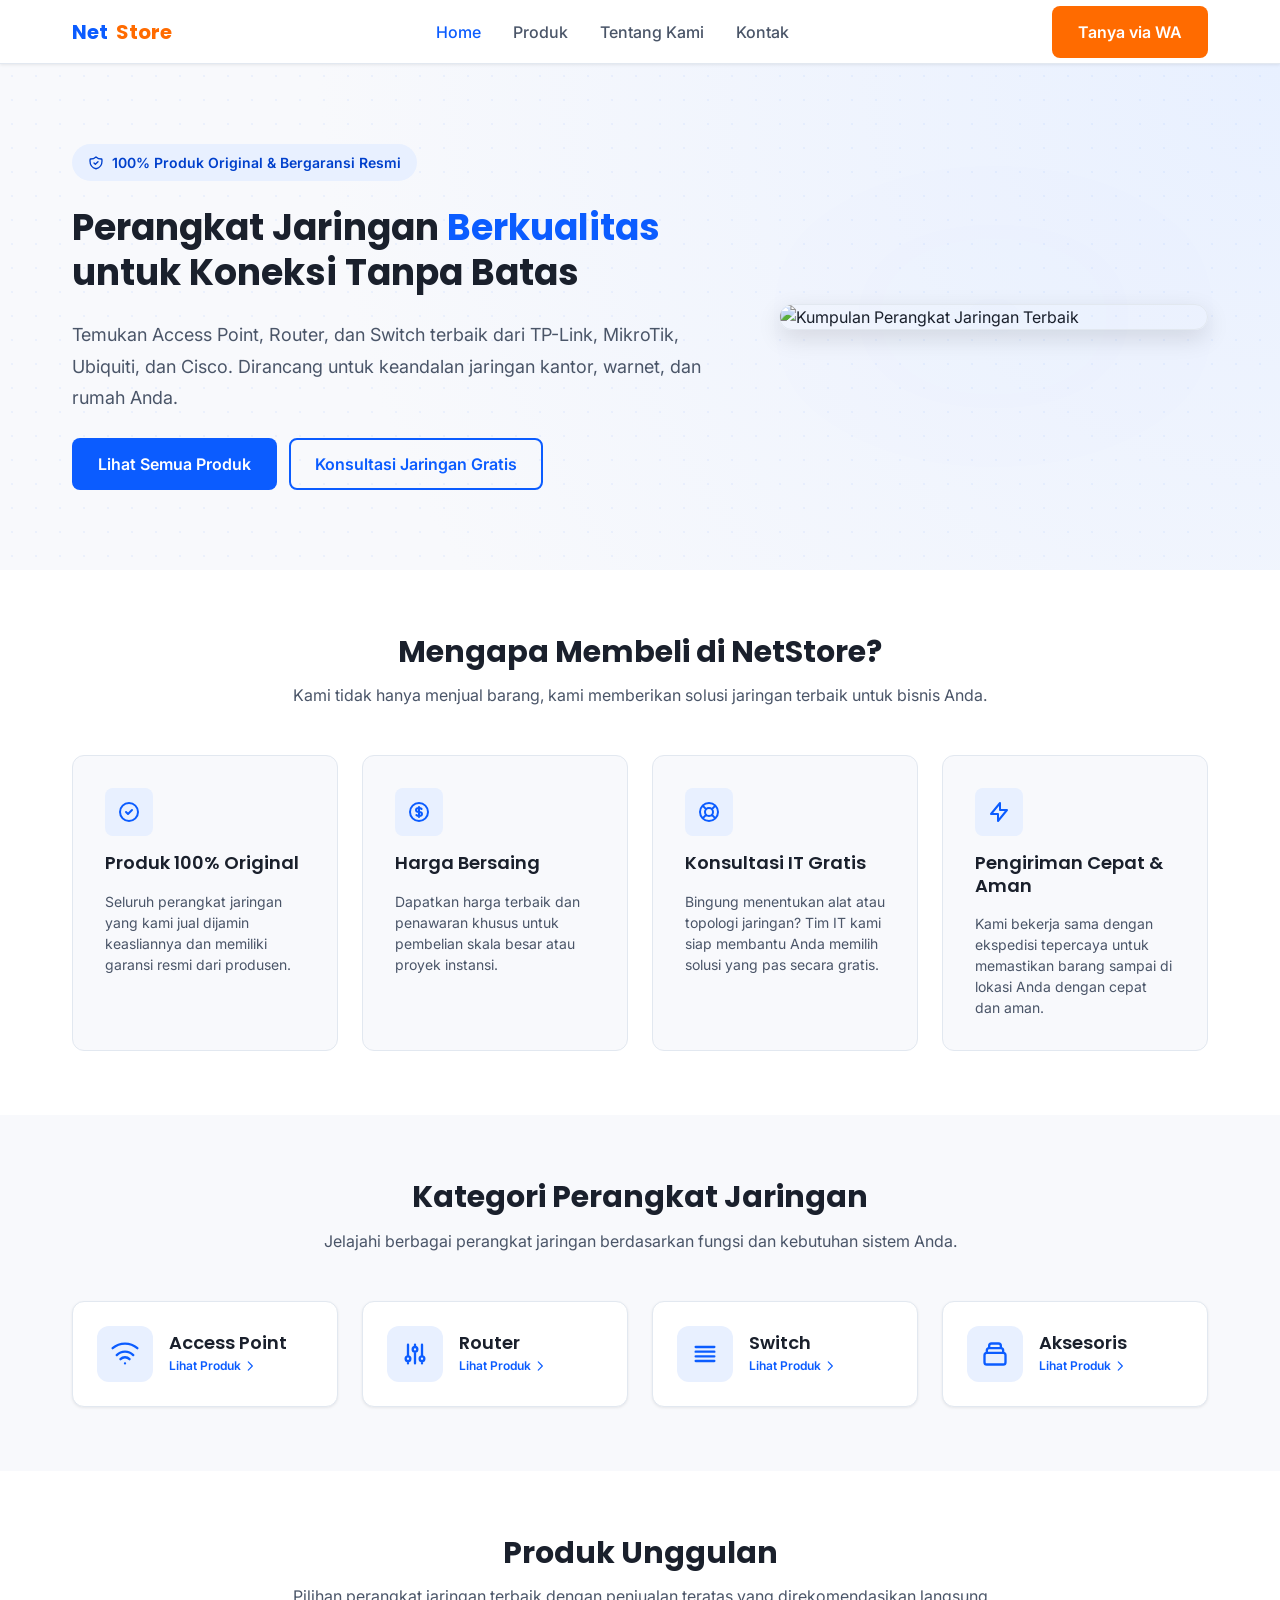
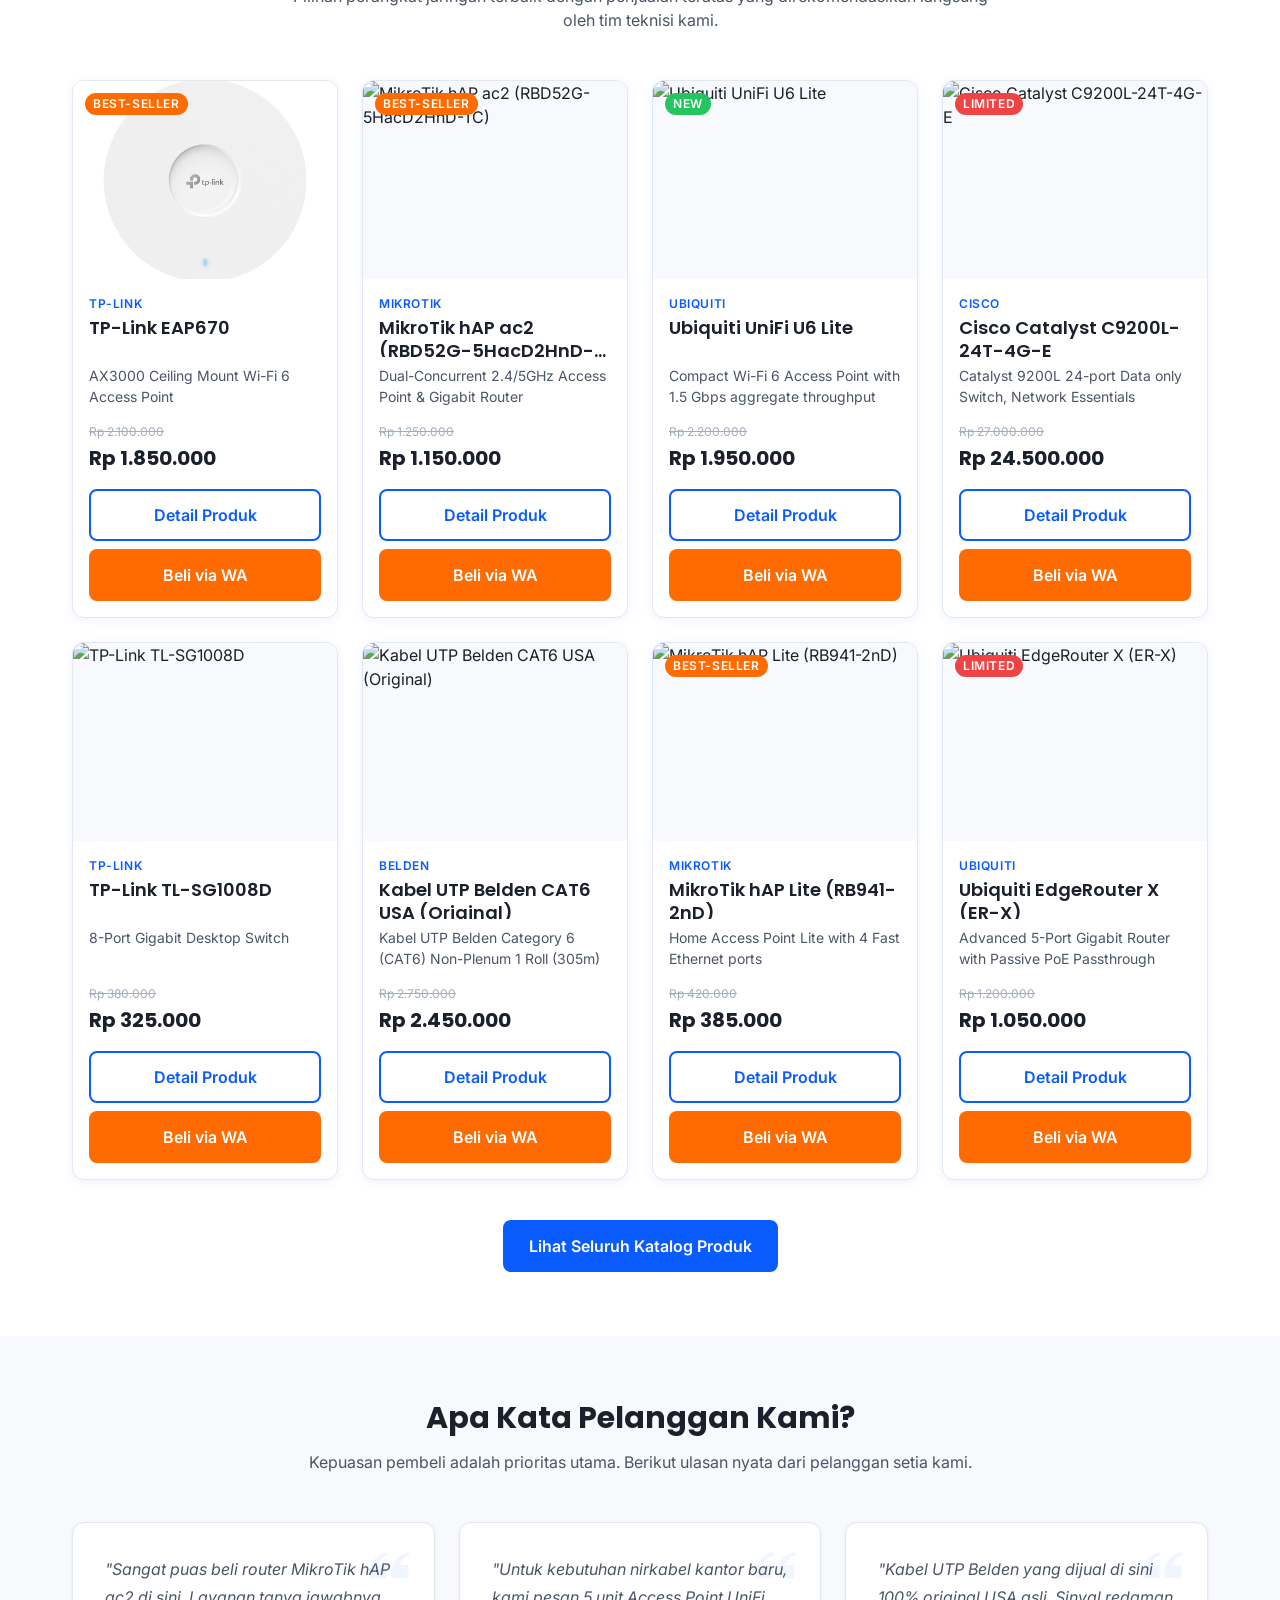
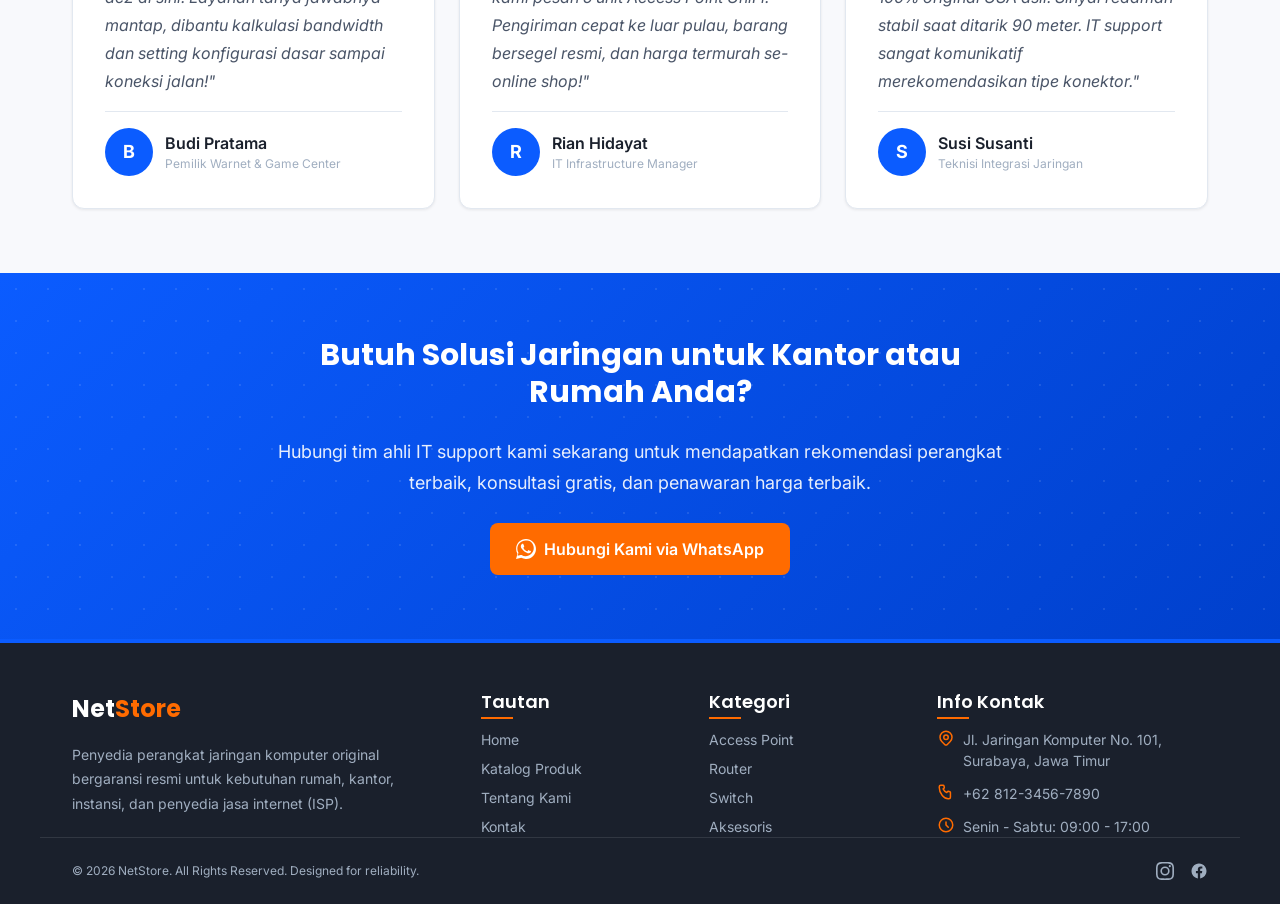
==== netstore/index.html @ cd7235e0 "ffdsdf" ====
<!DOCTYPE html>
<html lang="id">
<head>
  <meta charset="UTF-8">
  <meta name="viewport" content="width=device-width, initial-scale=1.0">
  
  <!-- SEO Meta Tags -->
  <title>NetStore | Solusi Perangkat Jaringan Terbaik & Berkualitas</title>
  <meta name="description" content="NetStore menyediakan perangkat jaringan berkualitas tinggi mulai dari Access Point, Router, Switch, dan aksesoris jaringan dari brand TP-Link, MikroTik, Ubiquiti, Cisco dengan garansi resmi.">
  <meta name="keywords" content="toko jaringan, access point wifi 6, router mikrotik, switch cisco, kabel belden cat6, netstore">
  
  <!-- Open Graph / Facebook -->
  <meta property="og:type" content="website">
  <meta property="og:url" content="https://netstore.co.id/">
  <meta property="og:title" content="NetStore | Solusi Perangkat Jaringan Terbaik & Berkualitas">
  <meta property="og:description" content="NetStore menyediakan perangkat jaringan berkualitas tinggi mulai dari Access Point, Router, Switch, dan aksesoris jaringan dari brand terpercaya dengan garansi resmi.">
  <meta property="og:image" content="https://placehold.co/1200x630?text=NetStore+Jaringan+Terpercaya">

  <!-- Style Sheets -->
  <link rel="stylesheet" href="css/style.css">
  <link rel="stylesheet" href="css/pages/home.css">
</head>
<body>

  <!-- ===== HEADER & NAVBAR ===== -->
  <header>
    <nav class="navbar" aria-label="Navigasi Utama">
      <div class="container navbar-container">
        <!-- Logo -->
        <a href="index.html" class="navbar-logo" id="nav-logo">
          Net<span>Store</span>
        </a>

        <!-- Desktop Menu -->
        <div class="navbar-menu" id="nav-menu-desktop">
          <a href="index.html" class="navbar-link active">Home</a>
          <a href="products.html" class="navbar-link">Produk</a>
          <a href="about.html" class="navbar-link">Tentang Kami</a>
          <a href="contact.html" class="navbar-link">Kontak</a>
        </div>

        <!-- Actions -->
        <div class="navbar-actions">
          <button class="btn btn-accent btn-sm" id="nav-btn-wa" onclick="openWhatsAppGeneral()">
            Tanya via WA
          </button>
          <!-- Hamburger Toggle -->
          <button class="navbar-toggle" id="nav-toggle-btn" aria-expanded="false" aria-controls="nav-menu-mobile" aria-label="Buka Menu Mobile">
            <span></span>
            <span></span>
            <span></span>
          </button>
        </div>
      </div>
    </nav>

    <!-- Mobile Dropdown Menu -->
    <div class="navbar-menu-mobile" id="nav-menu-mobile" aria-hidden="true">
      <a href="index.html" class="navbar-link active">Home</a>
      <a href="products.html" class="navbar-link">Produk</a>
      <a href="about.html" class="navbar-link">Tentang Kami</a>
      <a href="contact.html" class="navbar-link">Kontak</a>
      <button class="btn btn-accent" id="nav-mobile-btn-wa" onclick="openWhatsAppGeneral()" style="margin-top: var(--space-4);">
        Tanya via WA
      </button>
    </div>
  </header>

  <!-- ===== MAIN CONTENT ===== -->
  <main>
    
    <!-- 1. HERO SECTION -->
    <section class="hero" aria-label="Pengenalan NetStore">
      <div class="container hero-grid">
        <div class="hero-content">
          <div class="hero-tag">
            <svg xmlns="http://www.w3.org/2000/svg" width="16" height="16" fill="none" viewBox="0 0 24 24" stroke="currentColor" stroke-width="2">
              <path stroke-linecap="round" stroke-linejoin="round" d="M9 12l2 2 4-4m5.618-4.016A11.955 11.955 0 0112 2.944a11.955 11.955 0 01-8.618 3.04A12.02 12.02 0 003 9c0 5.591 3.824 10.29 9 11.622 5.176-1.332 9-6.03 9-11.622 0-1.042-.133-2.052-.382-3.016z" />
            </svg>
            100% Produk Original & Bergaransi Resmi
          </div>
          <h1 class="hero-title">Perangkat Jaringan <span>Berkualitas</span> untuk Koneksi Tanpa Batas</h1>
          <p class="hero-subtitle">Temukan Access Point, Router, dan Switch terbaik dari TP-Link, MikroTik, Ubiquiti, dan Cisco. Dirancang untuk keandalan jaringan kantor, warnet, dan rumah Anda.</p>
          <div class="hero-actions">
            <a href="products.html" class="btn btn-primary" id="hero-btn-products">Lihat Semua Produk</a>
            <button class="btn btn-outline" id="hero-btn-consult" onclick="openWhatsAppGeneral()">Konsultasi Jaringan Gratis</button>
          </div>
        </div>
        <div class="hero-image-wrap">
          <div class="hero-image-bg"></div>
          <!-- TODO: ganti dengan foto asli produk -->
          <img src="https://placehold.co/600x450/0b5cff/ffffff?text=NetStore+Devices" alt="Kumpulan Perangkat Jaringan Terbaik" class="hero-img" id="hero-main-img">
        </div>
      </div>
    </section>

    <!-- 2. SECTION KEUNGGULAN -->
    <section class="advantages" aria-label="Keunggulan Layanan Kami">
      <div class="container">
        <div class="section-header">
          <h2 class="section-title h2">Mengapa Membeli di NetStore?</h2>
          <p class="section-subtitle">Kami tidak hanya menjual barang, kami memberikan solusi jaringan terbaik untuk bisnis Anda.</p>
        </div>
        <div class="advantages-grid">
          <!-- Card 1 -->
          <div class="advantage-card">
            <div class="advantage-icon">
              <svg xmlns="http://www.w3.org/2000/svg" fill="none" viewBox="0 0 24 24" stroke="currentColor" stroke-width="2">
                <path stroke-linecap="round" stroke-linejoin="round" d="M9 12l2 2 4-4m6 2a9 9 0 11-18 0 9 9 0 0118 0z" />
              </svg>
            </div>
            <h3 class="advantage-title">Produk 100% Original</h3>
            <p class="advantage-desc">Seluruh perangkat jaringan yang kami jual dijamin keasliannya dan memiliki garansi resmi dari produsen.</p>
          </div>
          <!-- Card 2 -->
          <div class="advantage-card">
            <div class="advantage-icon">
              <svg xmlns="http://www.w3.org/2000/svg" fill="none" viewBox="0 0 24 24" stroke="currentColor" stroke-width="2">
                <path stroke-linecap="round" stroke-linejoin="round" d="M12 8c-1.657 0-3 .895-3 2s1.343 2 3 2 3 .895 3 2-1.343 2-3 2m0-8c1.11 0 2.08.402 2.599 1M12 8V7m0 1v8m0 0v1m0-1c-1.11 0-2.08-.402-2.599-1M21 12a9 9 0 11-18 0 9 9 0 0118 0z" />
              </svg>
            </div>
            <h3 class="advantage-title">Harga Bersaing</h3>
            <p class="advantage-desc">Dapatkan harga terbaik dan penawaran khusus untuk pembelian skala besar atau proyek instansi.</p>
          </div>
          <!-- Card 3 -->
          <div class="advantage-card">
            <div class="advantage-icon">
              <svg xmlns="http://www.w3.org/2000/svg" fill="none" viewBox="0 0 24 24" stroke="currentColor" stroke-width="2">
                <path stroke-linecap="round" stroke-linejoin="round" d="M18.364 5.636l-3.536 3.536m0 5.656l3.536 3.536M9.172 9.172L5.636 5.636m3.536 9.192l-3.536 3.536M21 12a9 9 0 11-18 0 9 9 0 0118 0zm-5 0a4 4 0 11-8 0 4 4 0 018 0z" />
              </svg>
            </div>
            <h3 class="advantage-title">Konsultasi IT Gratis</h3>
            <p class="advantage-desc">Bingung menentukan alat atau topologi jaringan? Tim IT kami siap membantu Anda memilih solusi yang pas secara gratis.</p>
          </div>
          <!-- Card 4 -->
          <div class="advantage-card">
            <div class="advantage-icon">
              <svg xmlns="http://www.w3.org/2000/svg" fill="none" viewBox="0 0 24 24" stroke="currentColor" stroke-width="2">
                <path stroke-linecap="round" stroke-linejoin="round" d="M13 10V3L4 14h7v7l9-11h-7z" />
              </svg>
            </div>
            <h3 class="advantage-title">Pengiriman Cepat & Aman</h3>
            <p class="advantage-desc">Kami bekerja sama dengan ekspedisi tepercaya untuk memastikan barang sampai di lokasi Anda dengan cepat dan aman.</p>
          </div>
        </div>
      </div>
    </section>

    <!-- 3. SECTION KATEGORI PRODUK -->
    <section class="categories" aria-label="Kategori Perangkat Jaringan">
      <div class="container">
        <div class="section-header">
          <h2 class="section-title h2">Kategori Perangkat Jaringan</h2>
          <p class="section-subtitle">Jelajahi berbagai perangkat jaringan berdasarkan fungsi dan kebutuhan sistem Anda.</p>
        </div>
        <div class="categories-grid">
          <!-- Kategori 1: Access Point -->
          <a href="products.html?category=access-point" class="category-card" id="cat-access-point">
            <div class="category-icon">
              <svg xmlns="http://www.w3.org/2000/svg" fill="none" viewBox="0 0 24 24" stroke="currentColor" stroke-width="2">
                <path stroke-linecap="round" stroke-linejoin="round" d="M8.111 16.404a5.5 5.5 0 017.778 0M12 20h.01m-7.08-7.071a9.9 9.9 0 0114.14 0M1.414 7.05a16.254 16.254 0 0121.172 0" />
              </svg>
            </div>
            <div class="category-info">
              <h3 class="category-title">Access Point</h3>
              <span class="category-link">
                Lihat Produk
                <svg xmlns="http://www.w3.org/2000/svg" fill="none" viewBox="0 0 24 24" stroke="currentColor" stroke-width="2">
                  <path stroke-linecap="round" stroke-linejoin="round" d="M9 5l7 7-7 7" />
                </svg>
              </span>
            </div>
          </a>
          <!-- Kategori 2: Router -->
          <a href="products.html?category=router" class="category-card" id="cat-router">
            <div class="category-icon">
              <svg xmlns="http://www.w3.org/2000/svg" fill="none" viewBox="0 0 24 24" stroke="currentColor" stroke-width="2">
                <path stroke-linecap="round" stroke-linejoin="round" d="M12 6V4m0 2a2 2 0 100 4m0-4a2 2 0 110 4m-6 8a2 2 0 100-4m0 4a2 2 0 110-4m0 4v2m0-6V4m6 6v10m6-2a2 2 0 100-4m0 4a2 2 0 110-4m0 4v2m0-6V4" />
              </svg>
            </div>
            <div class="category-info">
              <h3 class="category-title">Router</h3>
              <span class="category-link">
                Lihat Produk
                <svg xmlns="http://www.w3.org/2000/svg" fill="none" viewBox="0 0 24 24" stroke="currentColor" stroke-width="2">
                  <path stroke-linecap="round" stroke-linejoin="round" d="M9 5l7 7-7 7" />
                </svg>
              </span>
            </div>
          </a>
          <!-- Kategori 3: Switch -->
          <a href="products.html?category=switch" class="category-card" id="cat-switch">
            <div class="category-icon">
              <svg xmlns="http://www.w3.org/2000/svg" fill="none" viewBox="0 0 24 24" stroke="currentColor" stroke-width="2">
                <path stroke-linecap="round" stroke-linejoin="round" d="M4 6h16M4 10h16M4 14h16M4 18h16" />
              </svg>
            </div>
            <div class="category-info">
              <h3 class="category-title">Switch</h3>
              <span class="category-link">
                Lihat Produk
                <svg xmlns="http://www.w3.org/2000/svg" fill="none" viewBox="0 0 24 24" stroke="currentColor" stroke-width="2">
                  <path stroke-linecap="round" stroke-linejoin="round" d="M9 5l7 7-7 7" />
                </svg>
              </span>
            </div>
          </a>
          <!-- Kategori 4: Aksesoris -->
          <a href="products.html?category=aksesoris" class="category-card" id="cat-aksesoris">
            <div class="category-icon">
              <svg xmlns="http://www.w3.org/2000/svg" fill="none" viewBox="0 0 24 24" stroke="currentColor" stroke-width="2">
                <path stroke-linecap="round" stroke-linejoin="round" d="M19 11H5m14 0a2 2 0 012 2v6a2 2 0 01-2 2H5a2 2 0 01-2-2v-6a2 2 0 012-2m14 0V9a2 2 0 00-2-2M5 11V9a2 2 0 012-2m0 0V5a2 2 0 012-2h6a2 2 0 012 2v2M7 7h10" />
              </svg>
            </div>
            <div class="category-info">
              <h3 class="category-title">Aksesoris</h3>
              <span class="category-link">
                Lihat Produk
                <svg xmlns="http://www.w3.org/2000/svg" fill="none" viewBox="0 0 24 24" stroke="currentColor" stroke-width="2">
                  <path stroke-linecap="round" stroke-linejoin="round" d="M9 5l7 7-7 7" />
                </svg>
              </span>
            </div>
          </a>
        </div>
      </div>
    </section>

    <!-- 4. SECTION PRODUK UNGGULAN -->
    <section class="featured" aria-label="Produk Unggulan Kami">
      <div class="container">
        <div class="section-header">
          <h2 class="section-title h2">Produk Unggulan</h2>
          <p class="section-subtitle">Pilihan perangkat jaringan terbaik dengan penjualan teratas yang direkomendasikan langsung oleh tim teknisi kami.</p>
        </div>
        
        <!-- Grid produk dirender secara dinamis oleh script JS -->
        <div class="products-grid" id="featured-products-grid">
          <!-- TODO: ganti dengan foto asli produk di kartu produk -->
        </div>

        <div class="featured-actions">
          <a href="products.html" class="btn btn-primary" id="featured-btn-view-all">Lihat Seluruh Katalog Produk</a>
        </div>
      </div>
    </section>

    <!-- 5. SECTION TESTIMONI -->
    <section class="testimonials" aria-label="Ulasan Pelanggan">
      <div class="container">
        <div class="section-header">
          <h2 class="section-title h2">Apa Kata Pelanggan Kami?</h2>
          <p class="section-subtitle">Kepuasan pembeli adalah prioritas utama. Berikut ulasan nyata dari pelanggan setia kami.</p>
        </div>
        <div class="testimonials-grid">
          <!-- Testimoni 1 -->
          <div class="testimonial-card">
            <svg class="testimonial-quote-icon" xmlns="http://www.w3.org/2000/svg" viewBox="0 0 24 24" fill="currentColor">
              <path d="M13 14.725c0-5.141 3.892-10.519 10-11.725l.996 1.968c-3.422.812-5.996 3.197-5.996 5.856h5v7.901h-10v-4zm-13 0c0-5.141 3.892-10.519 10-11.725l.996 1.968c-3.422.812-5.996 3.197-5.996 5.856h5v7.901h-10v-4z"/>
            </svg>
            <p class="testimonial-quote">"Sangat puas beli router MikroTik hAP ac2 di sini. Layanan tanya jawabnya mantap, dibantu kalkulasi bandwidth dan setting konfigurasi dasar sampai koneksi jalan!"</p>
            <div class="testimonial-author">
              <div class="testimonial-avatar">B</div>
              <div class="testimonial-info">
                <span class="testimonial-name">Budi Pratama</span>
                <span class="testimonial-role">Pemilik Warnet & Game Center</span>
              </div>
            </div>
          </div>
          <!-- Testimoni 2 -->
          <div class="testimonial-card">
            <svg class="testimonial-quote-icon" xmlns="http://www.w3.org/2000/svg" viewBox="0 0 24 24" fill="currentColor">
              <path d="M13 14.725c0-5.141 3.892-10.519 10-11.725l.996 1.968c-3.422.812-5.996 3.197-5.996 5.856h5v7.901h-10v-4zm-13 0c0-5.141 3.892-10.519 10-11.725l.996 1.968c-3.422.812-5.996 3.197-5.996 5.856h5v7.901h-10v-4z"/>
            </svg>
            <p class="testimonial-quote">"Untuk kebutuhan nirkabel kantor baru, kami pesan 5 unit Access Point UniFi. Pengiriman cepat ke luar pulau, barang bersegel resmi, dan harga termurah se-online shop!"</p>
            <div class="testimonial-author">
              <div class="testimonial-avatar">R</div>
              <div class="testimonial-info">
                <span class="testimonial-name">Rian Hidayat</span>
                <span class="testimonial-role">IT Infrastructure Manager</span>
              </div>
            </div>
          </div>
          <!-- Testimoni 3 -->
          <div class="testimonial-card">
            <svg class="testimonial-quote-icon" xmlns="http://www.w3.org/2000/svg" viewBox="0 0 24 24" fill="currentColor">
              <path d="M13 14.725c0-5.141 3.892-10.519 10-11.725l.996 1.968c-3.422.812-5.996 3.197-5.996 5.856h5v7.901h-10v-4zm-13 0c0-5.141 3.892-10.519 10-11.725l.996 1.968c-3.422.812-5.996 3.197-5.996 5.856h5v7.901h-10v-4z"/>
            </svg>
            <p class="testimonial-quote">"Kabel UTP Belden yang dijual di sini 100% original USA asli. Sinyal redaman stabil saat ditarik 90 meter. IT support sangat komunikatif merekomendasikan tipe konektor."</p>
            <div class="testimonial-author">
              <div class="testimonial-avatar">S</div>
              <div class="testimonial-info">
                <span class="testimonial-name">Susi Susanti</span>
                <span class="testimonial-role">Teknisi Integrasi Jaringan</span>
              </div>
            </div>
          </div>
        </div>
      </div>
    </section>

    <!-- 6. CTA SECTION BAWAH -->
    <section class="cta-home" aria-label="Hubungi Kami Sekarang">
      <div class="container cta-container">
        <h2 class="cta-title">Butuh Solusi Jaringan untuk Kantor atau Rumah Anda?</h2>
        <p class="cta-desc">Hubungi tim ahli IT support kami sekarang untuk mendapatkan rekomendasi perangkat terbaik, konsultasi gratis, dan penawaran harga terbaik.</p>
        <button class="btn btn-accent" id="cta-btn-wa" onclick="openWhatsAppGeneral()">
          <svg xmlns="http://www.w3.org/2000/svg" width="20" height="20" fill="currentColor" viewBox="0 0 24 24" style="margin-right: var(--space-2); display: inline-block; vertical-align: middle;">
            <path d="M.057 24l1.687-6.163c-1.041-1.804-1.588-3.849-1.587-5.946C.06 5.348 5.397.01 12.008.01c3.202.001 6.212 1.246 8.477 3.514 2.266 2.268 3.507 5.28 3.505 8.484-.004 6.657-5.34 11.997-11.953 11.997-2.005-.001-3.973-.502-5.724-1.457L0 24zm6.59-4.846c1.6.95 3.197 1.451 4.803 1.452 5.432 0 9.851-4.417 9.855-9.848.002-2.63-1.02-5.101-2.877-6.958C16.568 1.944 14.09 1.92 11.467 1.92 6.037 1.92 1.619 6.337 1.615 11.769c0 1.623.456 3.21 1.32 4.625l-.995 3.635 3.707-.975zM17.486 14.4c-.3-.15-1.774-.875-2.049-.976-.276-.1-.476-.15-.676.15-.2.3-.775.976-.95 1.176-.175.2-.35.225-.65.075-.3-.15-1.267-.467-2.413-1.49-1.01-1.025-1.6-2.288-1.8-2.588-.2-.3-.022-.462.127-.61.135-.135.3-.35.45-.525.15-.175.2-.3.3-.5.1-.2.05-.375-.025-.525-.075-.15-.676-1.628-.926-2.228-.244-.588-.491-.508-.676-.518-.174-.01-.374-.012-.574-.012-.2 0-.525.075-.8.375-.275.3-1.05 1.025-1.05 2.5s1.075 2.9 1.225 3.1c.15.2 2.11 3.224 5.112 4.525.714.31 1.272.495 1.708.634.717.228 1.37.195 1.887.118.577-.087 1.774-.725 2.024-1.425.25-.7.25-1.3 0-1.425-.075-.125-.275-.2-.575-.35z"/>
          </svg>
          Hubungi Kami via WhatsApp
        </button>
      </div>
    </section>

  </main>

  <!-- ===== FOOTER ===== -->
  <footer class="footer">
    <div class="container footer-grid">
      <!-- Info Column -->
      <div class="footer-col-info">
        <span class="footer-logo">Net<span>Store</span></span>
        <p class="footer-desc">Penyedia perangkat jaringan komputer original bergaransi resmi untuk kebutuhan rumah, kantor, instansi, dan penyedia jasa internet (ISP).</p>
      </div>
      <!-- Links Column -->
      <div>
        <h3 class="footer-col-title">Tautan</h3>
        <div class="footer-links">
          <a href="index.html" class="footer-link">Home</a>
          <a href="products.html" class="footer-link">Katalog Produk</a>
          <a href="about.html" class="footer-link">Tentang Kami</a>
          <a href="contact.html" class="footer-link">Kontak</a>
        </div>
      </div>
      <!-- Categories Column -->
      <div>
        <h3 class="footer-col-title">Kategori</h3>
        <div class="footer-links">
          <a href="products.html?category=access-point" class="footer-link">Access Point</a>
          <a href="products.html?category=router" class="footer-link">Router</a>
          <a href="products.html?category=switch" class="footer-link">Switch</a>
          <a href="products.html?category=aksesoris" class="footer-link">Aksesoris</a>
        </div>
      </div>
      <!-- Contact Column -->
      <div>
        <h3 class="footer-col-title">Info Kontak</h3>
        <div class="footer-contact">
          <div class="footer-contact-item">
            <svg xmlns="http://www.w3.org/2000/svg" fill="none" viewBox="0 0 24 24" stroke="currentColor">
              <path stroke-linecap="round" stroke-linejoin="round" stroke-width="2" d="M17.657 16.657L13.414 20.9a1.998 1.998 0 01-2.827 0l-4.244-4.243a8 8 0 1111.314 0z" />
              <path stroke-linecap="round" stroke-linejoin="round" stroke-width="2" d="M15 11a3 3 0 11-6 0 3 3 0 016 0z" />
            </svg>
            <span>Jl. Jaringan Komputer No. 101, Surabaya, Jawa Timur</span>
          </div>
          <div class="footer-contact-item">
            <svg xmlns="http://www.w3.org/2000/svg" fill="none" viewBox="0 0 24 24" stroke="currentColor">
              <path stroke-linecap="round" stroke-linejoin="round" stroke-width="2" d="M3 5a2 2 0 012-2h3.28a1 1 0 01.94.725l.548 2.2a1 1 0 01-.321.988l-1.305.98a10.582 10.582 0 004.872 4.872l.98-1.305a1 1 0 01.988-.321l2.2.548a1 1 0 01.725.94V19a2 2 0 01-2 2h-1C9.716 21 3 14.284 3 6V5z" />
            </svg>
            <span>+62 812-3456-7890</span>
          </div>
          <div class="footer-contact-item">
            <svg xmlns="http://www.w3.org/2000/svg" fill="none" viewBox="0 0 24 24" stroke="currentColor">
              <path stroke-linecap="round" stroke-linejoin="round" stroke-width="2" d="M12 8v4l3 3m6-3a9 9 0 11-18 0 9 9 0 0118 0z" />
            </svg>
            <span>Senin - Sabtu: 09:00 - 17:00</span>
          </div>
        </div>
      </div>
    </div>
    <!-- Bottom Bar -->
    <div class="container footer-bottom">
      <p class="footer-copy">&copy; 2026 NetStore. All Rights Reserved. Designed for reliability.</p>
      <div class="footer-socials">
        <!-- Instagram -->
        <a href="https://instagram.com" target="_blank" rel="noopener noreferrer" class="footer-social-link" aria-label="Kunjungi Instagram NetStore">
          <svg xmlns="http://www.w3.org/2000/svg" width="18" height="18" fill="currentColor" viewBox="0 0 24 24">
            <path d="M12 2.163c3.204 0 3.584.012 4.85.07 3.252.148 4.771 1.691 4.919 4.919.058 1.265.069 1.645.069 4.849 0 3.205-.012 3.584-.069 4.849-.149 3.225-1.664 4.771-4.919 4.919-1.266.058-1.644.07-4.85.07-3.204 0-3.584-.012-4.849-.07-3.26-.149-4.771-1.699-4.919-4.92-.058-1.265-.07-1.644-.07-4.849 0-3.204.013-3.583.07-4.849.149-3.227 1.664-4.771 4.919-4.919 1.266-.057 1.645-.069 4.849-.069zM12 0C8.741 0 8.333.014 7.053.072 2.695.272.273 2.69.073 7.051.014 8.333 0 8.741 0 12c0 3.259.014 3.668.072 4.948.2 4.358 2.618 6.78 6.98 6.98C8.333 23.986 8.741 24 12 24c3.259 0 3.668-.014 4.948-.072 4.354-.2 6.782-2.618 6.979-6.98.059-1.28.073-1.689.073-4.948 0-3.259-.014-3.667-.072-4.947-.196-4.354-2.617-6.78-6.979-6.98C15.668.014 15.259 0 12 0zm0 5.838a6.162 6.162 0 100 12.324 6.162 6.162 0 000-12.324zM12 16a4 4 0 110-8 4 4 0 010 8zm6.406-11.845a1.44 1.44 0 100 2.881 1.44 1.44 0 000-2.881z"/>
          </svg>
        </a>
        <!-- Facebook -->
        <a href="https://facebook.com" target="_blank" rel="noopener noreferrer" class="footer-social-link" aria-label="Kunjungi Facebook NetStore">
          <svg xmlns="http://www.w3.org/2000/svg" width="18" height="18" fill="currentColor" viewBox="0 0 24 24">
            <path d="M22 12c0-5.523-4.477-10-10-10S2 6.477 2 12c0 4.991 3.657 9.128 8.438 9.878v-6.987h-2.54V12h2.54V9.797c0-2.506 1.492-3.89 3.777-3.89 1.094 0 2.238.195 2.238.195v2.46h-1.26c-1.243 0-1.63.771-1.63 1.562V12h2.773l-.443 2.89h-2.33v6.988C18.343 21.128 22 16.991 22 12z"/>
          </svg>
        </a>
      </div>
    </div>
  </footer>

  <!-- ===== SCRIPTS ===== -->
  <script src="js/data/products.js"></script>
  <script src="js/whatsapp.js"></script>
  <script src="js/main.js"></script>

  <!-- Skrip rendering halaman utama -->
  <script>
    document.addEventListener('DOMContentLoaded', () => {
      renderFeaturedProducts();
    });

    /**
     * Merender 8 produk pertama dari berkas js/data/products.js ke dalam grid produk unggulan
     */
    function renderFeaturedProducts() {
      const featuredGrid = document.getElementById('featured-products-grid');
      
      // Memastikan kontainer grid dan data produk tersedia
      if (!featuredGrid) return;
      if (typeof products === 'undefined' || !Array.isArray(products)) {
        console.error('Error: Basis data produk (products) tidak ditemukan atau bermasalah.');
        featuredGrid.innerHTML = '<p class="error-msg">Gagal memuat produk. Hubungi administrator.</p>';
        return;
      }

      // Mengambil 8 produk pertama
      const featuredProducts = products.slice(0, 8);
      
      // Mengosongkan grid jika ada sisa elemen loading
      featuredGrid.innerHTML = '';

      featuredProducts.forEach(product => {
        const card = document.createElement('article');
        card.className = 'product-card';
        
        // Mempersiapkan badge status
        let badgeHTML = '';
        if (product.badge) {
          const badgeClass = `badge-${product.badge.replace('-', '')}`;
          badgeHTML = `<span class="badge ${badgeClass} product-card-badge">${product.badge}</span>`;
        }
        
        // Mempersiapkan harga coret jika ada diskon/originalPrice
        let originalPriceHTML = '';
        if (product.originalPrice) {
          originalPriceHTML = `<span class="product-card-price-original">Rp ${product.originalPrice.toLocaleString('id-ID')}</span>`;
        }
        
        card.innerHTML = `
          ${badgeHTML}
          <div class="product-card-image-wrap">
            <!-- TODO: ganti dengan foto asli produk -->
            <img 
              src="${product.images[0]}" 
              alt="${product.name}" 
              class="product-card-image"
              loading="lazy"
              onerror="this.onerror=null; this.src='https://placehold.co/600x450?text=${encodeURIComponent(product.name)}';"
            >
          </div>
          <div class="product-card-body">
            <span class="product-card-brand">${product.brand}</span>
            <h3 class="product-card-title">${product.name}</h3>
            <p class="product-card-desc">${product.shortDesc}</p>
            <div class="product-card-price-wrap">
              ${originalPriceHTML}
              <span class="product-card-price">Rp ${product.price.toLocaleString('id-ID')}</span>
            </div>
            <div class="product-card-actions">
              <a href="product-detail.html?id=${product.id}" class="btn btn-outline" id="btn-detail-${product.id}">Detail Produk</a>
              <button class="btn btn-accent" id="btn-buy-${product.id}" onclick="openWhatsApp('${product.name}', '${product.id}')">
                Beli via WA
              </button>
            </div>
          </div>
        `;
        
        featuredGrid.appendChild(card);
      });
    }
  </script>
</body>
</html>
---- netstore/css/style.css ----
/* ===== GOOGLE FONTS ===== */
@import url('https://fonts.googleapis.com/css2?family=Inter:wght@400;500;600;700&family=Poppins:wght@400;500;600;700&display=swap');

/* ===== CSS IMPORTS ===== */
@import "reset.css";
@import "components.css";

/* ===== DESIGN SYSTEM VARIABLES ===== */
:root {
  /* Primary — Biru teknologi, warna utama brand */
  --color-primary:        #0B5CFF;
  --color-primary-dark:   #0040CC;
  --color-primary-light:  #E8F0FF;

  /* Accent — Oranye untuk CTA penting (tombol beli, WhatsApp) */
  --color-accent:         #FF6B00;
  --color-accent-dark:    #CC5500;
  --color-accent-light:   #FFF0E6;

  /* Neutral */
  --color-bg:             #F8F9FC;   /* background halaman */
  --color-surface:        #FFFFFF;   /* background card, navbar */
  --color-border:         #E2E8F0;   /* garis pembatas */

  /* Text */
  --color-text-primary:   #1A202C;   /* teks utama */
  --color-text-secondary: #4A5568;   /* teks pendukung */
  --color-text-muted:     #A0AEC0;   /* placeholder, label kecil */
  --color-text-inverse:   #FFFFFF;   /* teks di atas background gelap */

  /* Status */
  --color-success:        #22C55E;
  --color-warning:        #F59E0B;
  --color-danger:         #EF4444;

  /* Typography */
  --font-heading: 'Poppins', system-ui, sans-serif;
  --font-body:    'Inter', system-ui, sans-serif;

  /* Scale */
  --text-xs:   0.75rem;    /* 12px */
  --text-sm:   0.875rem;   /* 14px */
  --text-base: 1rem;       /* 16px */
  --text-lg:   1.125rem;   /* 18px */
  --text-xl:   1.25rem;    /* 20px */
  --text-2xl:  1.5rem;     /* 24px */
  --text-3xl:  1.875rem;   /* 30px */
  --text-4xl:  2.25rem;    /* 36px */

  /* Weight */
  --font-normal:    400;
  --font-medium:    500;
  --font-semibold:  600;
  --font-bold:      700;

  /* Line height */
  --leading-tight:  1.25;
  --leading-normal: 1.5;
  --leading-relaxed: 1.75;

  /* Spacing */
  --space-1:  0.25rem;   /* 4px */
  --space-2:  0.5rem;    /* 8px */
  --space-3:  0.75rem;   /* 12px */
  --space-4:  1rem;      /* 16px */
  --space-5:  1.25rem;   /* 20px */
  --space-6:  1.5rem;    /* 24px */
  --space-8:  2rem;      /* 32px */
  --space-10: 2.5rem;    /* 40px */
  --space-12: 3rem;      /* 48px */
  --space-16: 4rem;      /* 64px */
  --space-20: 5rem;      /* 80px */

  /* Border Radius */
  --radius-sm:   4px;
  --radius-md:   8px;
  --radius-lg:   12px;
  --radius-xl:   16px;
  --radius-full: 9999px;  /* untuk pill/badge */

  /* Shadow */
  --shadow-sm: 0 1px 3px rgba(0,0,0,0.08);
  --shadow-md: 0 4px 12px rgba(0,0,0,0.10);
  --shadow-lg: 0 8px 24px rgba(0,0,0,0.12);
  --shadow-card: 0 2px 8px rgba(11,92,255,0.08);
}

/* ===== GLOBAL BASE STYLES ===== */
html {
  scroll-behavior: smooth;
}

body {
  font-family: var(--font-body);
  font-size: var(--text-base);
  font-weight: var(--font-normal);
  line-height: var(--leading-normal);
  color: var(--color-text-primary);
  background-color: var(--color-bg);
}

/* Typography styles based on Design System rules */
h1 {
  font-family: var(--font-heading);
  font-size: var(--text-4xl);
  font-weight: var(--font-bold);
  line-height: var(--leading-tight);
}

h2 {
  font-family: var(--font-heading);
  font-size: var(--text-3xl);
  font-weight: var(--font-bold);
  line-height: var(--leading-tight);
}

h3 {
  font-family: var(--font-heading);
  font-size: var(--text-2xl);
  font-weight: var(--font-semibold);
  line-height: var(--leading-tight);
}

h4 {
  font-family: var(--font-body);
  font-size: var(--text-xl);
  font-weight: var(--font-semibold);
  line-height: var(--leading-normal);
}

/* Common Layout Containers */
.container {
  max-width: 1200px;
  margin: 0 auto;
  padding-left: var(--space-4);
  padding-right: var(--space-4);
}

@media (min-width: 768px) {
  .container {
    padding-left: var(--space-8);
    padding-right: var(--space-8);
  }
}

/* Utility styles for accessibility focus */
a:focus-visible,
button:focus-visible,
input:focus-visible,
select:focus-visible,
textarea:focus-visible {
  outline: 2px solid var(--color-primary);
  outline-offset: 2px;
}
---- netstore/css/pages/home.css ----
/* ==========================================================================
   STYLE KHUSUS HALAMAN UTAMA (INDEX.HTML)
   ========================================================================== */

/* ===== HERO SECTION ===== */
.hero {
  padding: var(--space-20) 0;
  background: radial-gradient(circle at top right, var(--color-primary-light) 0%, var(--color-bg) 70%);
  position: relative;
  overflow: hidden;
}

.hero::before {
  content: '';
  position: absolute;
  top: 0;
  left: 0;
  width: 100%;
  height: 100%;
  background-image: radial-gradient(rgba(11, 92, 255, 0.05) 1px, transparent 1px);
  background-size: 24px 24px;
  pointer-events: none;
}

.hero-grid {
  display: grid;
  grid-template-columns: 1fr;
  gap: var(--space-10);
  align-items: center;
}

.hero-content {
  display: flex;
  flex-direction: column;
  gap: var(--space-6);
  z-index: 2;
}

.hero-tag {
  display: inline-flex;
  align-items: center;
  gap: var(--space-2);
  background-color: var(--color-primary-light);
  color: var(--color-primary-dark);
  font-size: var(--text-sm);
  font-weight: var(--font-semibold);
  padding: var(--space-2) var(--space-4);
  border-radius: var(--radius-full);
  width: fit-content;
}

.hero-title {
  font-family: var(--font-heading);
  font-size: var(--text-3xl);
  font-weight: var(--font-bold);
  line-height: var(--leading-tight);
  color: var(--color-text-primary);
}

.hero-title span {
  color: var(--color-primary);
}

.hero-subtitle {
  font-size: var(--text-base);
  line-height: var(--leading-relaxed);
  color: var(--color-text-secondary);
}

.hero-actions {
  display: flex;
  flex-direction: column;
  gap: var(--space-3);
}

.hero-image-wrap {
  position: relative;
  display: flex;
  justify-content: center;
  align-items: center;
  z-index: 1;
}

.hero-image-bg {
  position: absolute;
  width: 80%;
  height: 80%;
  background: var(--color-primary);
  filter: blur(100px);
  opacity: 0.15;
  border-radius: var(--radius-full);
  z-index: -1;
}

.hero-img {
  width: 100%;
  max-width: 500px;
  height: auto;
  border-radius: var(--radius-xl);
  box-shadow: var(--shadow-lg);
  border: 1px solid var(--color-border);
}

@media (min-width: 640px) {
  .hero-actions {
    flex-direction: row;
  }
}

@media (min-width: 1024px) {
  .hero {
    padding: var(--space-20) 0;
  }
  .hero-grid {
    grid-template-columns: 1.2fr 0.8fr;
    gap: var(--space-16);
  }
  .hero-title {
    font-size: var(--text-4xl);
  }
  .hero-subtitle {
    font-size: var(--text-lg);
  }
}

/* ===== KEUNGGULAN (ADVANTAGES) SECTION ===== */
.advantages {
  padding: var(--space-16) 0;
  background-color: var(--color-surface);
}

.section-header {
  text-align: center;
  max-width: 700px;
  margin: 0 auto var(--space-12);
  display: flex;
  flex-direction: column;
  gap: var(--space-3);
}

.section-title {
  color: var(--color-text-primary);
  font-family: var(--font-heading);
  font-weight: var(--font-bold);
}

.section-subtitle {
  color: var(--color-text-secondary);
  font-size: var(--text-base);
}

.advantages-grid {
  display: grid;
  grid-template-columns: 1fr;
  gap: var(--space-6);
}

.advantage-card {
  padding: var(--space-8);
  border: 1px solid var(--color-border);
  border-radius: var(--radius-lg);
  background-color: var(--color-bg);
  transition: all 0.2s ease;
  display: flex;
  flex-direction: column;
  gap: var(--space-4);
}

.advantage-card:hover {
  transform: translateY(-4px);
  border-color: var(--color-primary-light);
  box-shadow: var(--shadow-sm);
  background-color: var(--color-surface);
}

.advantage-icon {
  width: 48px;
  height: 48px;
  background-color: var(--color-primary-light);
  color: var(--color-primary);
  border-radius: var(--radius-md);
  display: flex;
  align-items: center;
  justify-content: center;
  flex-shrink: 0;
}

.advantage-icon svg {
  width: 24px;
  height: 24px;
}

.advantage-title {
  font-family: var(--font-heading);
  font-size: var(--text-lg);
  font-weight: var(--font-semibold);
  color: var(--color-text-primary);
}

.advantage-desc {
  font-size: var(--text-sm);
  line-height: var(--leading-normal);
  color: var(--color-text-secondary);
}

@media (min-width: 640px) {
  .advantages-grid {
    grid-template-columns: repeat(2, 1fr);
  }
}

@media (min-width: 1024px) {
  .advantages-grid {
    grid-template-columns: repeat(4, 1fr);
  }
}

/* ===== KATEGORI (CATEGORIES) SECTION ===== */
.categories {
  padding: var(--space-16) 0;
  background-color: var(--color-bg);
}

.categories-grid {
  display: grid;
  grid-template-columns: 1fr;
  gap: var(--space-6);
}

.category-card {
  background-color: var(--color-surface);
  border: 1px solid var(--color-border);
  border-radius: var(--radius-lg);
  padding: var(--space-6);
  display: flex;
  align-items: center;
  gap: var(--space-4);
  transition: all 0.25s ease;
  box-shadow: var(--shadow-sm);
}

.category-card:hover {
  transform: scale(1.02);
  border-color: var(--color-primary);
  box-shadow: var(--shadow-md);
}

.category-icon {
  width: 56px;
  height: 56px;
  background-color: var(--color-primary-light);
  color: var(--color-primary);
  border-radius: var(--radius-lg);
  display: flex;
  align-items: center;
  justify-content: center;
  flex-shrink: 0;
}

.category-icon svg {
  width: 28px;
  height: 28px;
}

.category-info {
  display: flex;
  flex-direction: column;
}

.category-title {
  font-family: var(--font-heading);
  font-size: var(--text-lg);
  font-weight: var(--font-semibold);
  color: var(--color-text-primary);
}

.category-link {
  font-size: var(--text-xs);
  color: var(--color-primary);
  font-weight: var(--font-semibold);
  margin-top: 2px;
  display: flex;
  align-items: center;
  gap: 2px;
}

.category-link svg {
  width: 14px;
  height: 14px;
  transition: transform 0.2s ease;
}

.category-card:hover .category-link svg {
  transform: translateX(3px);
}

@media (min-width: 640px) {
  .categories-grid {
    grid-template-columns: repeat(2, 1fr);
  }
}

@media (min-width: 1024px) {
  .categories-grid {
    grid-template-columns: repeat(4, 1fr);
  }
}

/* ===== PRODUK UNGGULAN (FEATURED PRODUCTS) SECTION ===== */
.featured {
  padding: var(--space-16) 0;
  background-color: var(--color-surface);
}

.products-grid {
  display: grid;
  grid-template-columns: 1fr;
  gap: var(--space-6);
  margin-bottom: var(--space-10);
}

.featured-actions {
  text-align: center;
}

@media (min-width: 640px) {
  .products-grid {
    grid-template-columns: repeat(2, 1fr);
  }
}

@media (min-width: 1024px) {
  .products-grid {
    grid-template-columns: repeat(4, 1fr);
  }
}

/* ===== TESTIMONI (TESTIMONIALS) SECTION ===== */
.testimonials {
  padding: var(--space-16) 0;
  background-color: var(--color-bg);
}

.testimonials-grid {
  display: grid;
  grid-template-columns: 1fr;
  gap: var(--space-6);
}

.testimonial-card {
  background-color: var(--color-surface);
  border: 1px solid var(--color-border);
  border-radius: var(--radius-lg);
  padding: var(--space-8);
  box-shadow: var(--shadow-sm);
  display: flex;
  flex-direction: column;
  gap: var(--space-4);
  position: relative;
}

.testimonial-quote-icon {
  position: absolute;
  top: var(--space-6);
  right: var(--space-6);
  color: var(--color-primary-light);
  width: 40px;
  height: 40px;
  opacity: 0.6;
}

.testimonial-quote {
  font-size: var(--text-base);
  line-height: var(--leading-relaxed);
  color: var(--color-text-secondary);
  font-style: italic;
  z-index: 1;
}

.testimonial-author {
  display: flex;
  align-items: center;
  gap: var(--space-3);
  margin-top: auto;
  border-top: 1px solid var(--color-border);
  padding-top: var(--space-4);
}

.testimonial-avatar {
  width: 48px;
  height: 48px;
  background-color: var(--color-primary);
  color: var(--color-text-inverse);
  border-radius: var(--radius-full);
  display: flex;
  align-items: center;
  justify-content: center;
  font-weight: var(--font-bold);
  font-size: var(--text-lg);
}

.testimonial-info {
  display: flex;
  flex-direction: column;
}

.testimonial-name {
  font-weight: var(--font-semibold);
  font-size: var(--text-base);
  color: var(--color-text-primary);
}

.testimonial-role {
  font-size: var(--text-xs);
  color: var(--color-text-muted);
}

@media (min-width: 768px) {
  .testimonials-grid {
    grid-template-columns: repeat(3, 1fr);
  }
}

/* ===== CTA SECTION ===== */
.cta-home {
  padding: var(--space-16) 0;
  background: linear-gradient(135deg, var(--color-primary) 0%, var(--color-primary-dark) 100%);
  color: var(--color-text-inverse);
  text-align: center;
  position: relative;
  overflow: hidden;
}

.cta-home::before {
  content: '';
  position: absolute;
  top: 0;
  left: 0;
  width: 100%;
  height: 100%;
  background-image: radial-gradient(rgba(255, 255, 255, 0.1) 1px, transparent 1px);
  background-size: 32px 32px;
  pointer-events: none;
}

.cta-container {
  max-width: 800px;
  margin: 0 auto;
  display: flex;
  flex-direction: column;
  align-items: center;
  gap: var(--space-6);
  position: relative;
  z-index: 2;
}

.cta-title {
  font-family: var(--font-heading);
  font-size: var(--text-2xl);
  font-weight: var(--font-bold);
  line-height: var(--leading-tight);
}

.cta-desc {
  font-size: var(--text-base);
  line-height: var(--leading-relaxed);
  opacity: 0.9;
}

@media (min-width: 768px) {
  .cta-title {
    font-size: var(--text-3xl);
  }
  .cta-desc {
    font-size: var(--text-lg);
  }
}
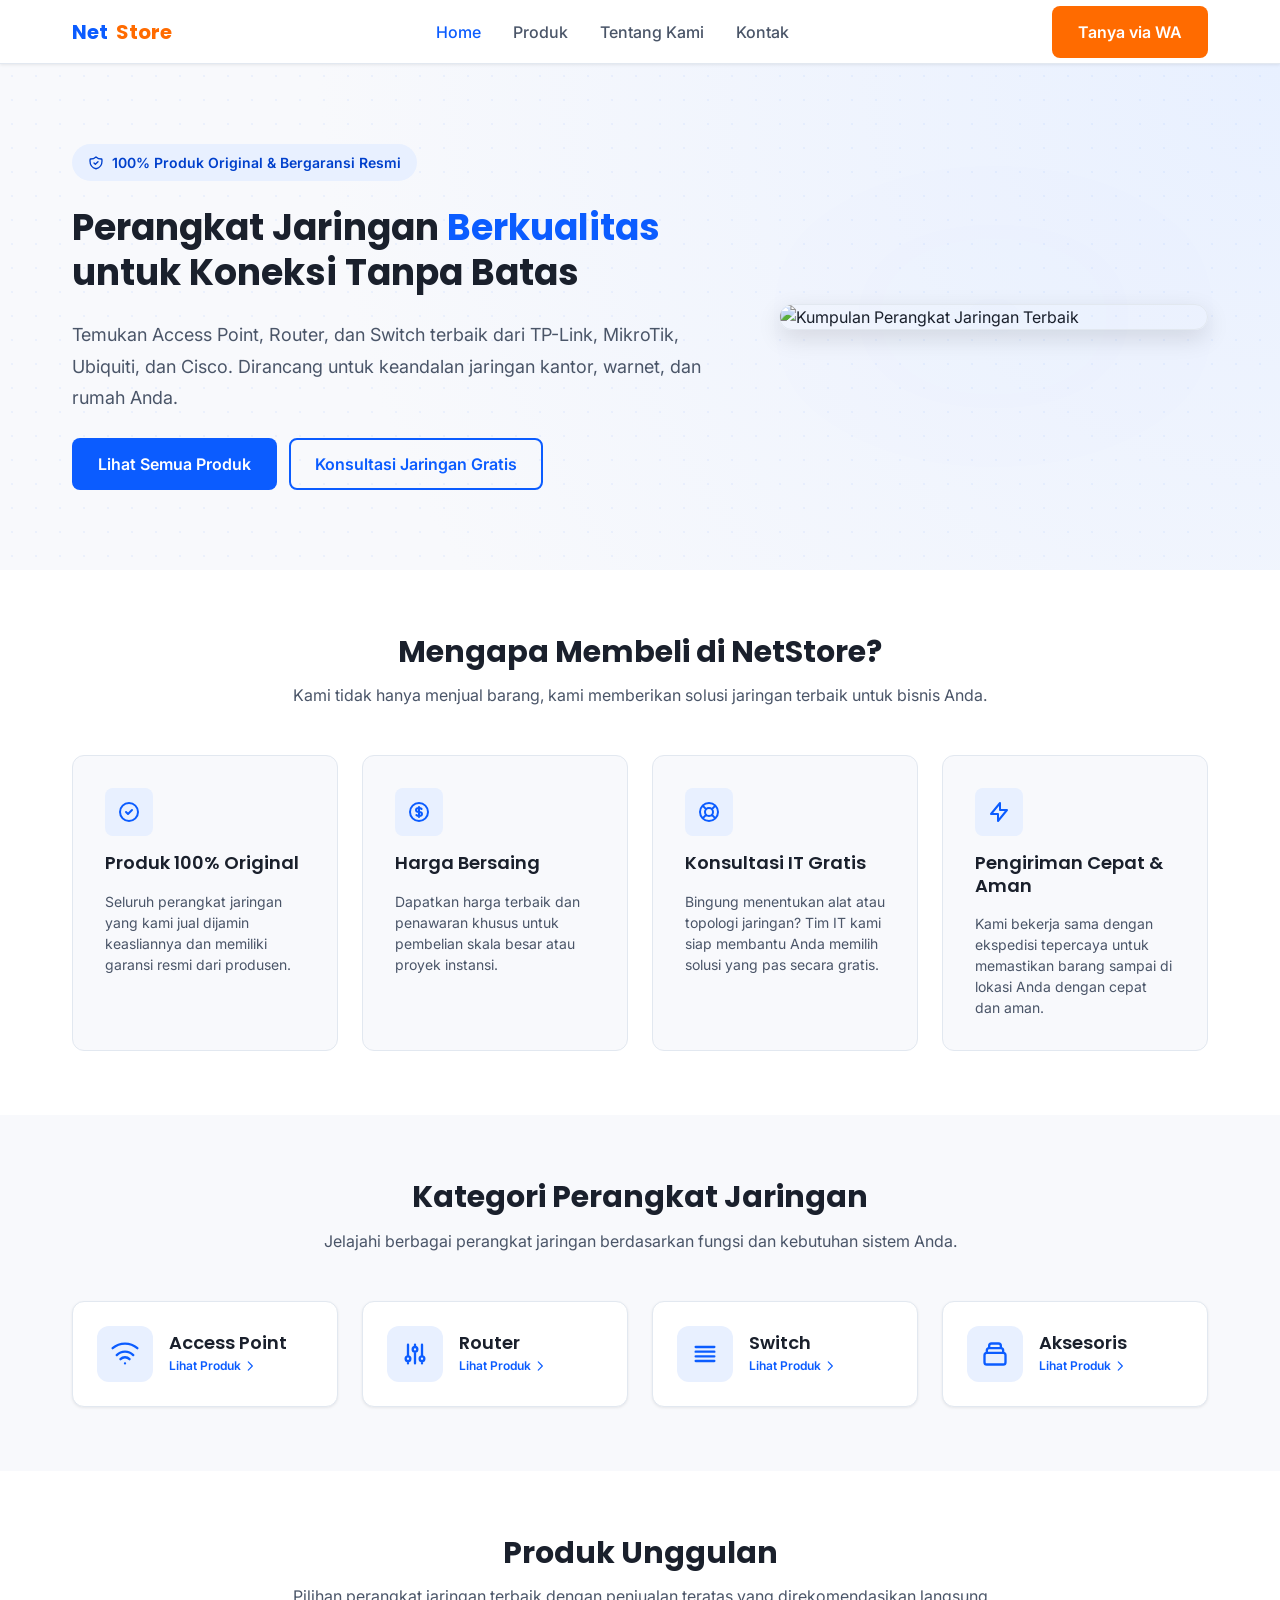
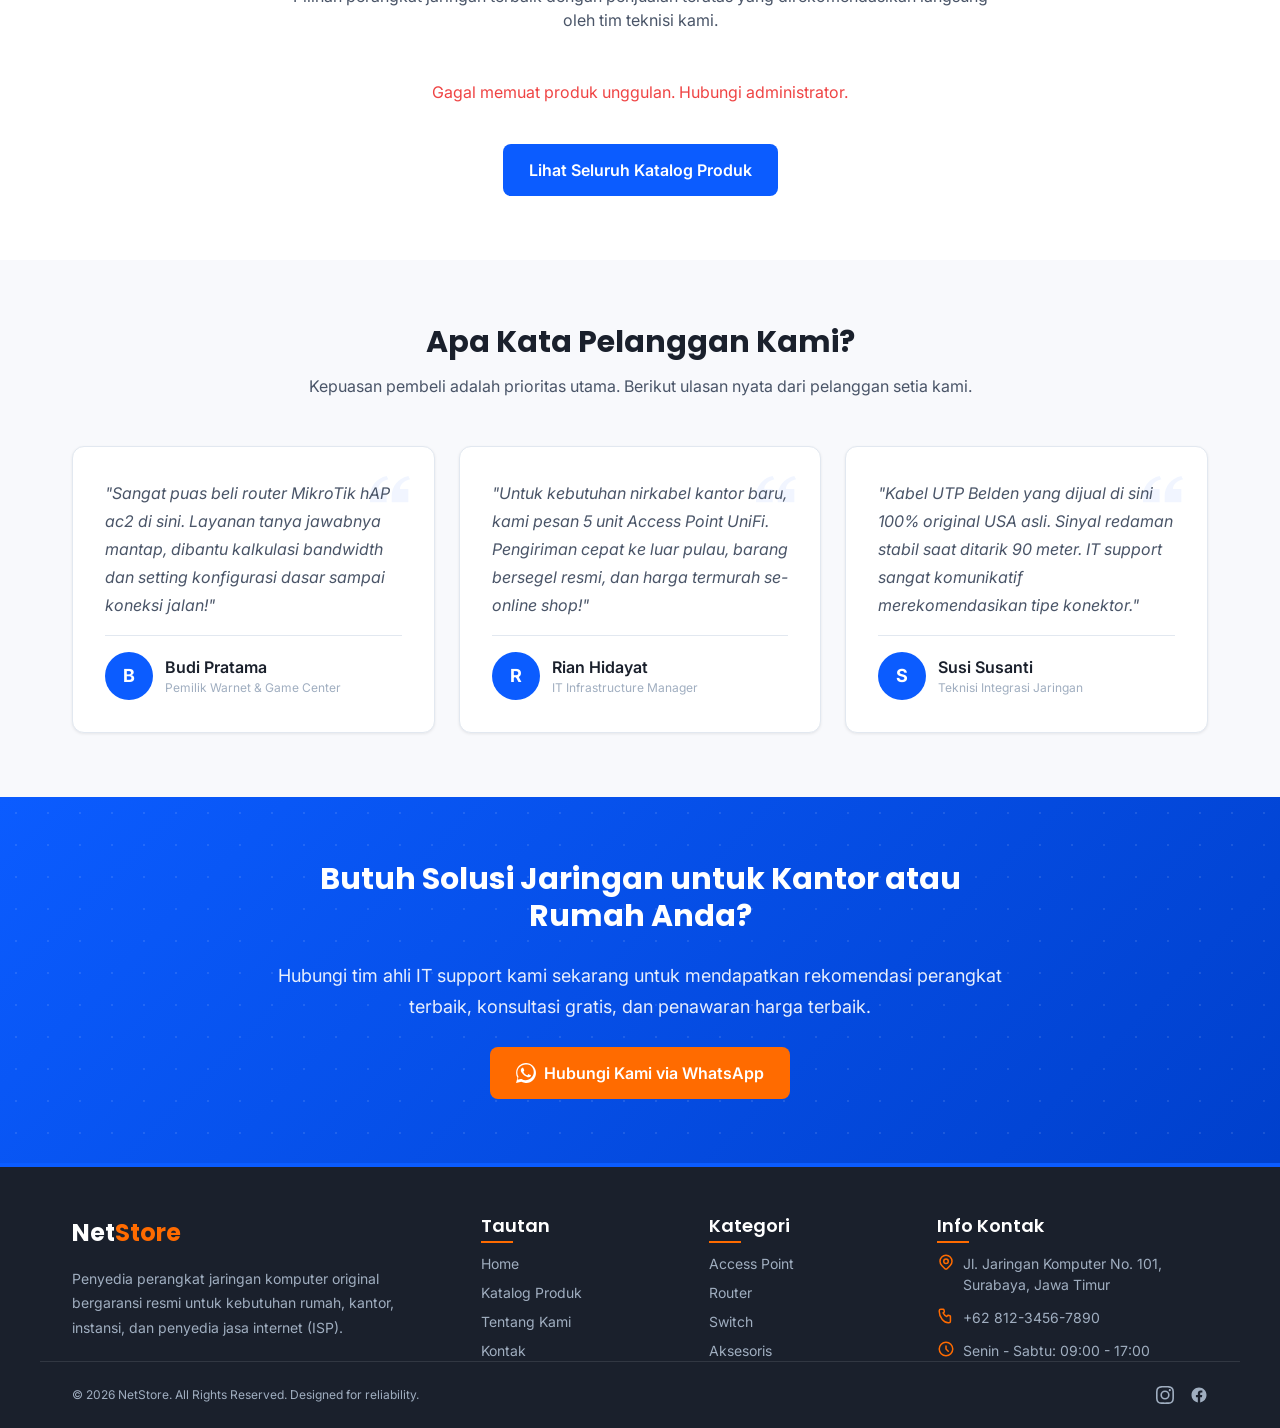
==== commit c254f20d: "feat: integrasi database google sheets" ====
--- a/netstore/index.html
+++ b/netstore/index.html
@@ -396,7 +396,34 @@
 
   <!-- Skrip rendering halaman utama -->
   <script>
-    document.addEventListener('DOMContentLoaded', () => {
+    document.addEventListener('DOMContentLoaded', async () => {
+      const featuredGrid = document.getElementById('featured-products-grid');
+      if (featuredGrid) {
+        featuredGrid.innerHTML = `
+          <div style="grid-column: 1 / -1; text-align: center; padding: var(--space-12) 0;">
+            <div class="spinner" style="border: 4px solid rgba(255,255,255,0.1); border-left-color: var(--color-accent); border-radius: 50%; width: 40px; height: 40px; animation: spin 1s linear infinite; margin: 0 auto var(--space-4) auto;"></div>
+            <p style="color: var(--color-text-muted);">Memuat produk unggulan...</p>
+          </div>
+        `;
+        if (!document.getElementById('spinner-style')) {
+          const style = document.createElement('style');
+          style.id = 'spinner-style';
+          style.innerHTML = `@keyframes spin { to { transform: rotate(360deg); } }`;
+          document.head.appendChild(style);
+        }
+      }
+
+      if (typeof fetchProductsFromSheets === 'function') {
+        try {
+          window.products = await fetchProductsFromSheets();
+        } catch (e) {
+          console.error("Gagal memuat produk dari sheets:", e);
+          if (featuredGrid) {
+            featuredGrid.innerHTML = '<p class="error-msg" style="grid-column: 1 / -1; text-align: center; color: var(--color-danger);">Gagal memuat produk unggulan. Hubungi administrator.</p>';
+          }
+          return;
+        }
+      }
       renderFeaturedProducts();
     });
 
@@ -439,7 +466,7 @@
         
         card.innerHTML = `
           ${badgeHTML}
-          <div class="product-card-image-wrap">
+          <div class="product-card-image-wrap ${product.inStock ? '' : 'out-of-stock'}">
             <!-- TODO: ganti dengan foto asli produk -->
             <img 
               src="${product.images[0]}" 
@@ -459,8 +486,8 @@
             </div>
             <div class="product-card-actions">
               <a href="product-detail.html?id=${product.id}" class="btn btn-outline" id="btn-detail-${product.id}">Detail Produk</a>
-              <button class="btn btn-accent" id="btn-buy-${product.id}" onclick="openWhatsApp('${product.name}', '${product.id}')">
-                Beli via WA
+              <button class="btn btn-accent" id="btn-buy-${product.id}" onclick="openWhatsApp('${product.name}', '${product.id}')" ${product.inStock ? '' : 'disabled'}>
+                ${product.inStock ? 'Beli via WA' : 'Habis'}
               </button>
             </div>
           </div>
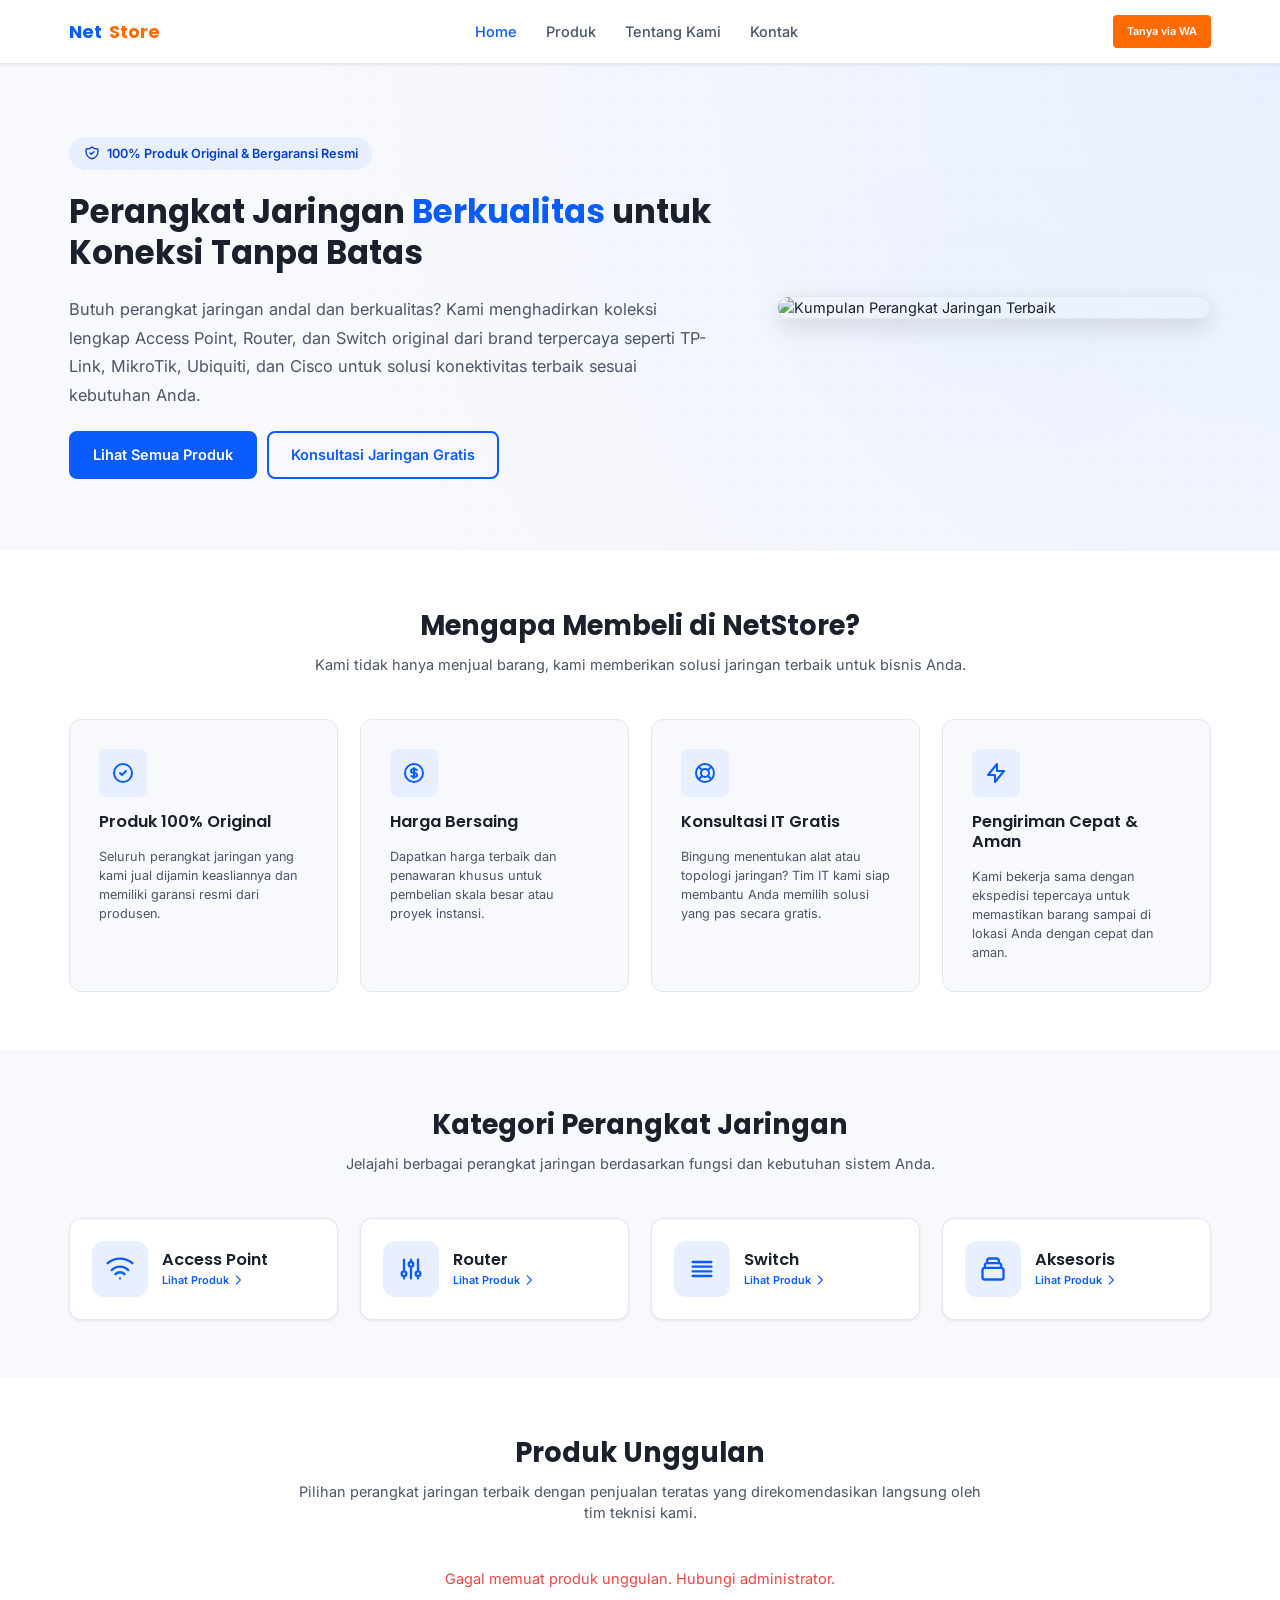
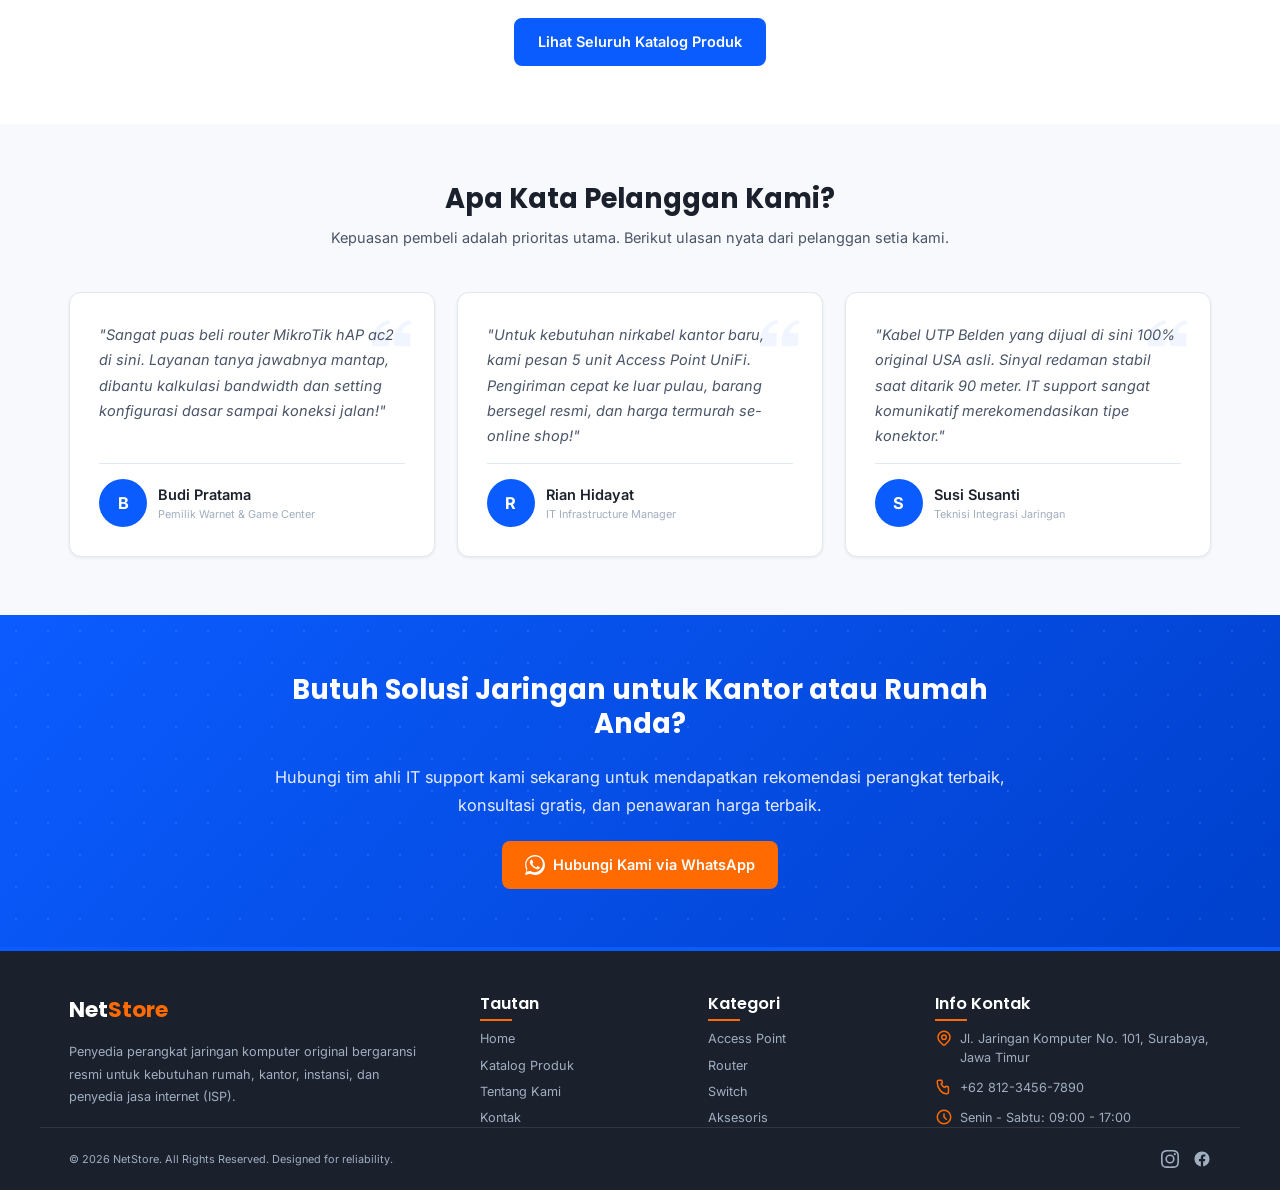
==== commit 088c2c09: "feat : memperbaiki font dan grid" ====
--- a/netstore/index.html
+++ b/netstore/index.html
@@ -1,25 +1,30 @@
 <!DOCTYPE html>
 <html lang="id">
+
 <head>
   <meta charset="UTF-8">
   <meta name="viewport" content="width=device-width, initial-scale=1.0">
-  
+
   <!-- SEO Meta Tags -->
   <title>NetStore | Solusi Perangkat Jaringan Terbaik & Berkualitas</title>
-  <meta name="description" content="NetStore menyediakan perangkat jaringan berkualitas tinggi mulai dari Access Point, Router, Switch, dan aksesoris jaringan dari brand TP-Link, MikroTik, Ubiquiti, Cisco dengan garansi resmi.">
-  <meta name="keywords" content="toko jaringan, access point wifi 6, router mikrotik, switch cisco, kabel belden cat6, netstore">
-  
+  <meta name="description"
+    content="NetStore menyediakan perangkat jaringan berkualitas tinggi mulai dari Access Point, Router, Switch, dan aksesoris jaringan dari brand TP-Link, MikroTik, Ubiquiti, Cisco dengan garansi resmi.">
+  <meta name="keywords"
+    content="toko jaringan, access point wifi 6, router mikrotik, switch cisco, kabel belden cat6, netstore">
+
   <!-- Open Graph / Facebook -->
   <meta property="og:type" content="website">
   <meta property="og:url" content="https://netstore.co.id/">
   <meta property="og:title" content="NetStore | Solusi Perangkat Jaringan Terbaik & Berkualitas">
-  <meta property="og:description" content="NetStore menyediakan perangkat jaringan berkualitas tinggi mulai dari Access Point, Router, Switch, dan aksesoris jaringan dari brand terpercaya dengan garansi resmi.">
+  <meta property="og:description"
+    content="NetStore menyediakan perangkat jaringan berkualitas tinggi mulai dari Access Point, Router, Switch, dan aksesoris jaringan dari brand terpercaya dengan garansi resmi.">
   <meta property="og:image" content="https://placehold.co/1200x630?text=NetStore+Jaringan+Terpercaya">
 
   <!-- Style Sheets -->
   <link rel="stylesheet" href="css/style.css">
   <link rel="stylesheet" href="css/pages/home.css">
 </head>
+
 <body>
 
   <!-- ===== HEADER & NAVBAR ===== -->
@@ -45,7 +50,8 @@
             Tanya via WA
           </button>
           <!-- Hamburger Toggle -->
-          <button class="navbar-toggle" id="nav-toggle-btn" aria-expanded="false" aria-controls="nav-menu-mobile" aria-label="Buka Menu Mobile">
+          <button class="navbar-toggle" id="nav-toggle-btn" aria-expanded="false" aria-controls="nav-menu-mobile"
+            aria-label="Buka Menu Mobile">
             <span></span>
             <span></span>
             <span></span>
@@ -60,7 +66,8 @@
       <a href="products.html" class="navbar-link">Produk</a>
       <a href="about.html" class="navbar-link">Tentang Kami</a>
       <a href="contact.html" class="navbar-link">Kontak</a>
-      <button class="btn btn-accent" id="nav-mobile-btn-wa" onclick="openWhatsAppGeneral()" style="margin-top: var(--space-4);">
+      <button class="btn btn-accent" id="nav-mobile-btn-wa" onclick="openWhatsAppGeneral()"
+        style="margin-top: var(--space-4);">
         Tanya via WA
       </button>
     </div>
@@ -68,28 +75,34 @@
 
   <!-- ===== MAIN CONTENT ===== -->
   <main>
-    
+
     <!-- 1. HERO SECTION -->
     <section class="hero" aria-label="Pengenalan NetStore">
       <div class="container hero-grid">
         <div class="hero-content">
           <div class="hero-tag">
-            <svg xmlns="http://www.w3.org/2000/svg" width="16" height="16" fill="none" viewBox="0 0 24 24" stroke="currentColor" stroke-width="2">
-              <path stroke-linecap="round" stroke-linejoin="round" d="M9 12l2 2 4-4m5.618-4.016A11.955 11.955 0 0112 2.944a11.955 11.955 0 01-8.618 3.04A12.02 12.02 0 003 9c0 5.591 3.824 10.29 9 11.622 5.176-1.332 9-6.03 9-11.622 0-1.042-.133-2.052-.382-3.016z" />
+            <svg xmlns="http://www.w3.org/2000/svg" width="16" height="16" fill="none" viewBox="0 0 24 24"
+              stroke="currentColor" stroke-width="2">
+              <path stroke-linecap="round" stroke-linejoin="round"
+                d="M9 12l2 2 4-4m5.618-4.016A11.955 11.955 0 0112 2.944a11.955 11.955 0 01-8.618 3.04A12.02 12.02 0 003 9c0 5.591 3.824 10.29 9 11.622 5.176-1.332 9-6.03 9-11.622 0-1.042-.133-2.052-.382-3.016z" />
             </svg>
             100% Produk Original & Bergaransi Resmi
           </div>
           <h1 class="hero-title">Perangkat Jaringan <span>Berkualitas</span> untuk Koneksi Tanpa Batas</h1>
-          <p class="hero-subtitle">Temukan Access Point, Router, dan Switch terbaik dari TP-Link, MikroTik, Ubiquiti, dan Cisco. Dirancang untuk keandalan jaringan kantor, warnet, dan rumah Anda.</p>
+          <p class="hero-subtitle">Butuh perangkat jaringan andal dan berkualitas? Kami menghadirkan koleksi lengkap
+            Access Point, Router, dan Switch original dari brand terpercaya seperti TP-Link, MikroTik, Ubiquiti, dan
+            Cisco untuk solusi konektivitas terbaik sesuai kebutuhan Anda.</p>
           <div class="hero-actions">
             <a href="products.html" class="btn btn-primary" id="hero-btn-products">Lihat Semua Produk</a>
-            <button class="btn btn-outline" id="hero-btn-consult" onclick="openWhatsAppGeneral()">Konsultasi Jaringan Gratis</button>
+            <button class="btn btn-outline" id="hero-btn-consult" onclick="openWhatsAppGeneral()">Konsultasi Jaringan
+              Gratis</button>
           </div>
         </div>
         <div class="hero-image-wrap">
           <div class="hero-image-bg"></div>
           <!-- TODO: ganti dengan foto asli produk -->
-          <img src="https://placehold.co/600x450/0b5cff/ffffff?text=NetStore+Devices" alt="Kumpulan Perangkat Jaringan Terbaik" class="hero-img" id="hero-main-img">
+          <img src="https://placehold.co/600x450/0b5cff/ffffff?text=NetStore+Devices"
+            alt="Kumpulan Perangkat Jaringan Terbaik" class="hero-img" id="hero-main-img">
         </div>
       </div>
     </section>
@@ -99,48 +112,60 @@
       <div class="container">
         <div class="section-header">
           <h2 class="section-title h2">Mengapa Membeli di NetStore?</h2>
-          <p class="section-subtitle">Kami tidak hanya menjual barang, kami memberikan solusi jaringan terbaik untuk bisnis Anda.</p>
+          <p class="section-subtitle">Kami tidak hanya menjual barang, kami memberikan solusi jaringan terbaik untuk
+            bisnis Anda.</p>
         </div>
         <div class="advantages-grid">
           <!-- Card 1 -->
           <div class="advantage-card">
             <div class="advantage-icon">
-              <svg xmlns="http://www.w3.org/2000/svg" fill="none" viewBox="0 0 24 24" stroke="currentColor" stroke-width="2">
-                <path stroke-linecap="round" stroke-linejoin="round" d="M9 12l2 2 4-4m6 2a9 9 0 11-18 0 9 9 0 0118 0z" />
+              <svg xmlns="http://www.w3.org/2000/svg" fill="none" viewBox="0 0 24 24" stroke="currentColor"
+                stroke-width="2">
+                <path stroke-linecap="round" stroke-linejoin="round"
+                  d="M9 12l2 2 4-4m6 2a9 9 0 11-18 0 9 9 0 0118 0z" />
               </svg>
             </div>
             <h3 class="advantage-title">Produk 100% Original</h3>
-            <p class="advantage-desc">Seluruh perangkat jaringan yang kami jual dijamin keasliannya dan memiliki garansi resmi dari produsen.</p>
+            <p class="advantage-desc">Seluruh perangkat jaringan yang kami jual dijamin keasliannya dan memiliki garansi
+              resmi dari produsen.</p>
           </div>
           <!-- Card 2 -->
           <div class="advantage-card">
             <div class="advantage-icon">
-              <svg xmlns="http://www.w3.org/2000/svg" fill="none" viewBox="0 0 24 24" stroke="currentColor" stroke-width="2">
-                <path stroke-linecap="round" stroke-linejoin="round" d="M12 8c-1.657 0-3 .895-3 2s1.343 2 3 2 3 .895 3 2-1.343 2-3 2m0-8c1.11 0 2.08.402 2.599 1M12 8V7m0 1v8m0 0v1m0-1c-1.11 0-2.08-.402-2.599-1M21 12a9 9 0 11-18 0 9 9 0 0118 0z" />
+              <svg xmlns="http://www.w3.org/2000/svg" fill="none" viewBox="0 0 24 24" stroke="currentColor"
+                stroke-width="2">
+                <path stroke-linecap="round" stroke-linejoin="round"
+                  d="M12 8c-1.657 0-3 .895-3 2s1.343 2 3 2 3 .895 3 2-1.343 2-3 2m0-8c1.11 0 2.08.402 2.599 1M12 8V7m0 1v8m0 0v1m0-1c-1.11 0-2.08-.402-2.599-1M21 12a9 9 0 11-18 0 9 9 0 0118 0z" />
               </svg>
             </div>
             <h3 class="advantage-title">Harga Bersaing</h3>
-            <p class="advantage-desc">Dapatkan harga terbaik dan penawaran khusus untuk pembelian skala besar atau proyek instansi.</p>
+            <p class="advantage-desc">Dapatkan harga terbaik dan penawaran khusus untuk pembelian skala besar atau
+              proyek instansi.</p>
           </div>
           <!-- Card 3 -->
           <div class="advantage-card">
             <div class="advantage-icon">
-              <svg xmlns="http://www.w3.org/2000/svg" fill="none" viewBox="0 0 24 24" stroke="currentColor" stroke-width="2">
-                <path stroke-linecap="round" stroke-linejoin="round" d="M18.364 5.636l-3.536 3.536m0 5.656l3.536 3.536M9.172 9.172L5.636 5.636m3.536 9.192l-3.536 3.536M21 12a9 9 0 11-18 0 9 9 0 0118 0zm-5 0a4 4 0 11-8 0 4 4 0 018 0z" />
+              <svg xmlns="http://www.w3.org/2000/svg" fill="none" viewBox="0 0 24 24" stroke="currentColor"
+                stroke-width="2">
+                <path stroke-linecap="round" stroke-linejoin="round"
+                  d="M18.364 5.636l-3.536 3.536m0 5.656l3.536 3.536M9.172 9.172L5.636 5.636m3.536 9.192l-3.536 3.536M21 12a9 9 0 11-18 0 9 9 0 0118 0zm-5 0a4 4 0 11-8 0 4 4 0 018 0z" />
               </svg>
             </div>
             <h3 class="advantage-title">Konsultasi IT Gratis</h3>
-            <p class="advantage-desc">Bingung menentukan alat atau topologi jaringan? Tim IT kami siap membantu Anda memilih solusi yang pas secara gratis.</p>
+            <p class="advantage-desc">Bingung menentukan alat atau topologi jaringan? Tim IT kami siap membantu Anda
+              memilih solusi yang pas secara gratis.</p>
           </div>
           <!-- Card 4 -->
           <div class="advantage-card">
             <div class="advantage-icon">
-              <svg xmlns="http://www.w3.org/2000/svg" fill="none" viewBox="0 0 24 24" stroke="currentColor" stroke-width="2">
+              <svg xmlns="http://www.w3.org/2000/svg" fill="none" viewBox="0 0 24 24" stroke="currentColor"
+                stroke-width="2">
                 <path stroke-linecap="round" stroke-linejoin="round" d="M13 10V3L4 14h7v7l9-11h-7z" />
               </svg>
             </div>
             <h3 class="advantage-title">Pengiriman Cepat & Aman</h3>
-            <p class="advantage-desc">Kami bekerja sama dengan ekspedisi tepercaya untuk memastikan barang sampai di lokasi Anda dengan cepat dan aman.</p>
+            <p class="advantage-desc">Kami bekerja sama dengan ekspedisi tepercaya untuk memastikan barang sampai di
+              lokasi Anda dengan cepat dan aman.</p>
           </div>
         </div>
       </div>
@@ -151,21 +176,25 @@
       <div class="container">
         <div class="section-header">
           <h2 class="section-title h2">Kategori Perangkat Jaringan</h2>
-          <p class="section-subtitle">Jelajahi berbagai perangkat jaringan berdasarkan fungsi dan kebutuhan sistem Anda.</p>
+          <p class="section-subtitle">Jelajahi berbagai perangkat jaringan berdasarkan fungsi dan kebutuhan sistem Anda.
+          </p>
         </div>
         <div class="categories-grid">
           <!-- Kategori 1: Access Point -->
           <a href="products.html?category=access-point" class="category-card" id="cat-access-point">
             <div class="category-icon">
-              <svg xmlns="http://www.w3.org/2000/svg" fill="none" viewBox="0 0 24 24" stroke="currentColor" stroke-width="2">
-                <path stroke-linecap="round" stroke-linejoin="round" d="M8.111 16.404a5.5 5.5 0 017.778 0M12 20h.01m-7.08-7.071a9.9 9.9 0 0114.14 0M1.414 7.05a16.254 16.254 0 0121.172 0" />
+              <svg xmlns="http://www.w3.org/2000/svg" fill="none" viewBox="0 0 24 24" stroke="currentColor"
+                stroke-width="2">
+                <path stroke-linecap="round" stroke-linejoin="round"
+                  d="M8.111 16.404a5.5 5.5 0 017.778 0M12 20h.01m-7.08-7.071a9.9 9.9 0 0114.14 0M1.414 7.05a16.254 16.254 0 0121.172 0" />
               </svg>
             </div>
             <div class="category-info">
               <h3 class="category-title">Access Point</h3>
               <span class="category-link">
                 Lihat Produk
-                <svg xmlns="http://www.w3.org/2000/svg" fill="none" viewBox="0 0 24 24" stroke="currentColor" stroke-width="2">
+                <svg xmlns="http://www.w3.org/2000/svg" fill="none" viewBox="0 0 24 24" stroke="currentColor"
+                  stroke-width="2">
                   <path stroke-linecap="round" stroke-linejoin="round" d="M9 5l7 7-7 7" />
                 </svg>
               </span>
@@ -174,15 +203,18 @@
           <!-- Kategori 2: Router -->
           <a href="products.html?category=router" class="category-card" id="cat-router">
             <div class="category-icon">
-              <svg xmlns="http://www.w3.org/2000/svg" fill="none" viewBox="0 0 24 24" stroke="currentColor" stroke-width="2">
-                <path stroke-linecap="round" stroke-linejoin="round" d="M12 6V4m0 2a2 2 0 100 4m0-4a2 2 0 110 4m-6 8a2 2 0 100-4m0 4a2 2 0 110-4m0 4v2m0-6V4m6 6v10m6-2a2 2 0 100-4m0 4a2 2 0 110-4m0 4v2m0-6V4" />
+              <svg xmlns="http://www.w3.org/2000/svg" fill="none" viewBox="0 0 24 24" stroke="currentColor"
+                stroke-width="2">
+                <path stroke-linecap="round" stroke-linejoin="round"
+                  d="M12 6V4m0 2a2 2 0 100 4m0-4a2 2 0 110 4m-6 8a2 2 0 100-4m0 4a2 2 0 110-4m0 4v2m0-6V4m6 6v10m6-2a2 2 0 100-4m0 4a2 2 0 110-4m0 4v2m0-6V4" />
               </svg>
             </div>
             <div class="category-info">
               <h3 class="category-title">Router</h3>
               <span class="category-link">
                 Lihat Produk
-                <svg xmlns="http://www.w3.org/2000/svg" fill="none" viewBox="0 0 24 24" stroke="currentColor" stroke-width="2">
+                <svg xmlns="http://www.w3.org/2000/svg" fill="none" viewBox="0 0 24 24" stroke="currentColor"
+                  stroke-width="2">
                   <path stroke-linecap="round" stroke-linejoin="round" d="M9 5l7 7-7 7" />
                 </svg>
               </span>
@@ -191,7 +223,8 @@
           <!-- Kategori 3: Switch -->
           <a href="products.html?category=switch" class="category-card" id="cat-switch">
             <div class="category-icon">
-              <svg xmlns="http://www.w3.org/2000/svg" fill="none" viewBox="0 0 24 24" stroke="currentColor" stroke-width="2">
+              <svg xmlns="http://www.w3.org/2000/svg" fill="none" viewBox="0 0 24 24" stroke="currentColor"
+                stroke-width="2">
                 <path stroke-linecap="round" stroke-linejoin="round" d="M4 6h16M4 10h16M4 14h16M4 18h16" />
               </svg>
             </div>
@@ -199,7 +232,8 @@
               <h3 class="category-title">Switch</h3>
               <span class="category-link">
                 Lihat Produk
-                <svg xmlns="http://www.w3.org/2000/svg" fill="none" viewBox="0 0 24 24" stroke="currentColor" stroke-width="2">
+                <svg xmlns="http://www.w3.org/2000/svg" fill="none" viewBox="0 0 24 24" stroke="currentColor"
+                  stroke-width="2">
                   <path stroke-linecap="round" stroke-linejoin="round" d="M9 5l7 7-7 7" />
                 </svg>
               </span>
@@ -208,15 +242,18 @@
           <!-- Kategori 4: Aksesoris -->
           <a href="products.html?category=aksesoris" class="category-card" id="cat-aksesoris">
             <div class="category-icon">
-              <svg xmlns="http://www.w3.org/2000/svg" fill="none" viewBox="0 0 24 24" stroke="currentColor" stroke-width="2">
-                <path stroke-linecap="round" stroke-linejoin="round" d="M19 11H5m14 0a2 2 0 012 2v6a2 2 0 01-2 2H5a2 2 0 01-2-2v-6a2 2 0 012-2m14 0V9a2 2 0 00-2-2M5 11V9a2 2 0 012-2m0 0V5a2 2 0 012-2h6a2 2 0 012 2v2M7 7h10" />
+              <svg xmlns="http://www.w3.org/2000/svg" fill="none" viewBox="0 0 24 24" stroke="currentColor"
+                stroke-width="2">
+                <path stroke-linecap="round" stroke-linejoin="round"
+                  d="M19 11H5m14 0a2 2 0 012 2v6a2 2 0 01-2 2H5a2 2 0 01-2-2v-6a2 2 0 012-2m14 0V9a2 2 0 00-2-2M5 11V9a2 2 0 012-2m0 0V5a2 2 0 012-2h6a2 2 0 012 2v2M7 7h10" />
               </svg>
             </div>
             <div class="category-info">
               <h3 class="category-title">Aksesoris</h3>
               <span class="category-link">
                 Lihat Produk
-                <svg xmlns="http://www.w3.org/2000/svg" fill="none" viewBox="0 0 24 24" stroke="currentColor" stroke-width="2">
+                <svg xmlns="http://www.w3.org/2000/svg" fill="none" viewBox="0 0 24 24" stroke="currentColor"
+                  stroke-width="2">
                   <path stroke-linecap="round" stroke-linejoin="round" d="M9 5l7 7-7 7" />
                 </svg>
               </span>
@@ -231,9 +268,10 @@
       <div class="container">
         <div class="section-header">
           <h2 class="section-title h2">Produk Unggulan</h2>
-          <p class="section-subtitle">Pilihan perangkat jaringan terbaik dengan penjualan teratas yang direkomendasikan langsung oleh tim teknisi kami.</p>
-        </div>
-        
+          <p class="section-subtitle">Pilihan perangkat jaringan terbaik dengan penjualan teratas yang direkomendasikan
+            langsung oleh tim teknisi kami.</p>
+        </div>
+
         <!-- Grid produk dirender secara dinamis oleh script JS -->
         <div class="products-grid" id="featured-products-grid">
           <!-- TODO: ganti dengan foto asli produk di kartu produk -->
@@ -250,15 +288,19 @@
       <div class="container">
         <div class="section-header">
           <h2 class="section-title h2">Apa Kata Pelanggan Kami?</h2>
-          <p class="section-subtitle">Kepuasan pembeli adalah prioritas utama. Berikut ulasan nyata dari pelanggan setia kami.</p>
+          <p class="section-subtitle">Kepuasan pembeli adalah prioritas utama. Berikut ulasan nyata dari pelanggan setia
+            kami.</p>
         </div>
         <div class="testimonials-grid">
           <!-- Testimoni 1 -->
           <div class="testimonial-card">
-            <svg class="testimonial-quote-icon" xmlns="http://www.w3.org/2000/svg" viewBox="0 0 24 24" fill="currentColor">
-              <path d="M13 14.725c0-5.141 3.892-10.519 10-11.725l.996 1.968c-3.422.812-5.996 3.197-5.996 5.856h5v7.901h-10v-4zm-13 0c0-5.141 3.892-10.519 10-11.725l.996 1.968c-3.422.812-5.996 3.197-5.996 5.856h5v7.901h-10v-4z"/>
-            </svg>
-            <p class="testimonial-quote">"Sangat puas beli router MikroTik hAP ac2 di sini. Layanan tanya jawabnya mantap, dibantu kalkulasi bandwidth dan setting konfigurasi dasar sampai koneksi jalan!"</p>
+            <svg class="testimonial-quote-icon" xmlns="http://www.w3.org/2000/svg" viewBox="0 0 24 24"
+              fill="currentColor">
+              <path
+                d="M13 14.725c0-5.141 3.892-10.519 10-11.725l.996 1.968c-3.422.812-5.996 3.197-5.996 5.856h5v7.901h-10v-4zm-13 0c0-5.141 3.892-10.519 10-11.725l.996 1.968c-3.422.812-5.996 3.197-5.996 5.856h5v7.901h-10v-4z" />
+            </svg>
+            <p class="testimonial-quote">"Sangat puas beli router MikroTik hAP ac2 di sini. Layanan tanya jawabnya
+              mantap, dibantu kalkulasi bandwidth dan setting konfigurasi dasar sampai koneksi jalan!"</p>
             <div class="testimonial-author">
               <div class="testimonial-avatar">B</div>
               <div class="testimonial-info">
@@ -269,10 +311,13 @@
           </div>
           <!-- Testimoni 2 -->
           <div class="testimonial-card">
-            <svg class="testimonial-quote-icon" xmlns="http://www.w3.org/2000/svg" viewBox="0 0 24 24" fill="currentColor">
-              <path d="M13 14.725c0-5.141 3.892-10.519 10-11.725l.996 1.968c-3.422.812-5.996 3.197-5.996 5.856h5v7.901h-10v-4zm-13 0c0-5.141 3.892-10.519 10-11.725l.996 1.968c-3.422.812-5.996 3.197-5.996 5.856h5v7.901h-10v-4z"/>
-            </svg>
-            <p class="testimonial-quote">"Untuk kebutuhan nirkabel kantor baru, kami pesan 5 unit Access Point UniFi. Pengiriman cepat ke luar pulau, barang bersegel resmi, dan harga termurah se-online shop!"</p>
+            <svg class="testimonial-quote-icon" xmlns="http://www.w3.org/2000/svg" viewBox="0 0 24 24"
+              fill="currentColor">
+              <path
+                d="M13 14.725c0-5.141 3.892-10.519 10-11.725l.996 1.968c-3.422.812-5.996 3.197-5.996 5.856h5v7.901h-10v-4zm-13 0c0-5.141 3.892-10.519 10-11.725l.996 1.968c-3.422.812-5.996 3.197-5.996 5.856h5v7.901h-10v-4z" />
+            </svg>
+            <p class="testimonial-quote">"Untuk kebutuhan nirkabel kantor baru, kami pesan 5 unit Access Point UniFi.
+              Pengiriman cepat ke luar pulau, barang bersegel resmi, dan harga termurah se-online shop!"</p>
             <div class="testimonial-author">
               <div class="testimonial-avatar">R</div>
               <div class="testimonial-info">
@@ -283,10 +328,13 @@
           </div>
           <!-- Testimoni 3 -->
           <div class="testimonial-card">
-            <svg class="testimonial-quote-icon" xmlns="http://www.w3.org/2000/svg" viewBox="0 0 24 24" fill="currentColor">
-              <path d="M13 14.725c0-5.141 3.892-10.519 10-11.725l.996 1.968c-3.422.812-5.996 3.197-5.996 5.856h5v7.901h-10v-4zm-13 0c0-5.141 3.892-10.519 10-11.725l.996 1.968c-3.422.812-5.996 3.197-5.996 5.856h5v7.901h-10v-4z"/>
-            </svg>
-            <p class="testimonial-quote">"Kabel UTP Belden yang dijual di sini 100% original USA asli. Sinyal redaman stabil saat ditarik 90 meter. IT support sangat komunikatif merekomendasikan tipe konektor."</p>
+            <svg class="testimonial-quote-icon" xmlns="http://www.w3.org/2000/svg" viewBox="0 0 24 24"
+              fill="currentColor">
+              <path
+                d="M13 14.725c0-5.141 3.892-10.519 10-11.725l.996 1.968c-3.422.812-5.996 3.197-5.996 5.856h5v7.901h-10v-4zm-13 0c0-5.141 3.892-10.519 10-11.725l.996 1.968c-3.422.812-5.996 3.197-5.996 5.856h5v7.901h-10v-4z" />
+            </svg>
+            <p class="testimonial-quote">"Kabel UTP Belden yang dijual di sini 100% original USA asli. Sinyal redaman
+              stabil saat ditarik 90 meter. IT support sangat komunikatif merekomendasikan tipe konektor."</p>
             <div class="testimonial-author">
               <div class="testimonial-avatar">S</div>
               <div class="testimonial-info">
@@ -303,10 +351,13 @@
     <section class="cta-home" aria-label="Hubungi Kami Sekarang">
       <div class="container cta-container">
         <h2 class="cta-title">Butuh Solusi Jaringan untuk Kantor atau Rumah Anda?</h2>
-        <p class="cta-desc">Hubungi tim ahli IT support kami sekarang untuk mendapatkan rekomendasi perangkat terbaik, konsultasi gratis, dan penawaran harga terbaik.</p>
+        <p class="cta-desc">Hubungi tim ahli IT support kami sekarang untuk mendapatkan rekomendasi perangkat terbaik,
+          konsultasi gratis, dan penawaran harga terbaik.</p>
         <button class="btn btn-accent" id="cta-btn-wa" onclick="openWhatsAppGeneral()">
-          <svg xmlns="http://www.w3.org/2000/svg" width="20" height="20" fill="currentColor" viewBox="0 0 24 24" style="margin-right: var(--space-2); display: inline-block; vertical-align: middle;">
-            <path d="M.057 24l1.687-6.163c-1.041-1.804-1.588-3.849-1.587-5.946C.06 5.348 5.397.01 12.008.01c3.202.001 6.212 1.246 8.477 3.514 2.266 2.268 3.507 5.28 3.505 8.484-.004 6.657-5.34 11.997-11.953 11.997-2.005-.001-3.973-.502-5.724-1.457L0 24zm6.59-4.846c1.6.95 3.197 1.451 4.803 1.452 5.432 0 9.851-4.417 9.855-9.848.002-2.63-1.02-5.101-2.877-6.958C16.568 1.944 14.09 1.92 11.467 1.92 6.037 1.92 1.619 6.337 1.615 11.769c0 1.623.456 3.21 1.32 4.625l-.995 3.635 3.707-.975zM17.486 14.4c-.3-.15-1.774-.875-2.049-.976-.276-.1-.476-.15-.676.15-.2.3-.775.976-.95 1.176-.175.2-.35.225-.65.075-.3-.15-1.267-.467-2.413-1.49-1.01-1.025-1.6-2.288-1.8-2.588-.2-.3-.022-.462.127-.61.135-.135.3-.35.45-.525.15-.175.2-.3.3-.5.1-.2.05-.375-.025-.525-.075-.15-.676-1.628-.926-2.228-.244-.588-.491-.508-.676-.518-.174-.01-.374-.012-.574-.012-.2 0-.525.075-.8.375-.275.3-1.05 1.025-1.05 2.5s1.075 2.9 1.225 3.1c.15.2 2.11 3.224 5.112 4.525.714.31 1.272.495 1.708.634.717.228 1.37.195 1.887.118.577-.087 1.774-.725 2.024-1.425.25-.7.25-1.3 0-1.425-.075-.125-.275-.2-.575-.35z"/>
+          <svg xmlns="http://www.w3.org/2000/svg" width="20" height="20" fill="currentColor" viewBox="0 0 24 24"
+            style="margin-right: var(--space-2); display: inline-block; vertical-align: middle;">
+            <path
+              d="M.057 24l1.687-6.163c-1.041-1.804-1.588-3.849-1.587-5.946C.06 5.348 5.397.01 12.008.01c3.202.001 6.212 1.246 8.477 3.514 2.266 2.268 3.507 5.28 3.505 8.484-.004 6.657-5.34 11.997-11.953 11.997-2.005-.001-3.973-.502-5.724-1.457L0 24zm6.59-4.846c1.6.95 3.197 1.451 4.803 1.452 5.432 0 9.851-4.417 9.855-9.848.002-2.63-1.02-5.101-2.877-6.958C16.568 1.944 14.09 1.92 11.467 1.92 6.037 1.92 1.619 6.337 1.615 11.769c0 1.623.456 3.21 1.32 4.625l-.995 3.635 3.707-.975zM17.486 14.4c-.3-.15-1.774-.875-2.049-.976-.276-.1-.476-.15-.676.15-.2.3-.775.976-.95 1.176-.175.2-.35.225-.65.075-.3-.15-1.267-.467-2.413-1.49-1.01-1.025-1.6-2.288-1.8-2.588-.2-.3-.022-.462.127-.61.135-.135.3-.35.45-.525.15-.175.2-.3.3-.5.1-.2.05-.375-.025-.525-.075-.15-.676-1.628-.926-2.228-.244-.588-.491-.508-.676-.518-.174-.01-.374-.012-.574-.012-.2 0-.525.075-.8.375-.275.3-1.05 1.025-1.05 2.5s1.075 2.9 1.225 3.1c.15.2 2.11 3.224 5.112 4.525.714.31 1.272.495 1.708.634.717.228 1.37.195 1.887.118.577-.087 1.774-.725 2.024-1.425.25-.7.25-1.3 0-1.425-.075-.125-.275-.2-.575-.35z" />
           </svg>
           Hubungi Kami via WhatsApp
         </button>
@@ -321,7 +372,8 @@
       <!-- Info Column -->
       <div class="footer-col-info">
         <span class="footer-logo">Net<span>Store</span></span>
-        <p class="footer-desc">Penyedia perangkat jaringan komputer original bergaransi resmi untuk kebutuhan rumah, kantor, instansi, dan penyedia jasa internet (ISP).</p>
+        <p class="footer-desc">Penyedia perangkat jaringan komputer original bergaransi resmi untuk kebutuhan rumah,
+          kantor, instansi, dan penyedia jasa internet (ISP).</p>
       </div>
       <!-- Links Column -->
       <div>
@@ -349,20 +401,24 @@
         <div class="footer-contact">
           <div class="footer-contact-item">
             <svg xmlns="http://www.w3.org/2000/svg" fill="none" viewBox="0 0 24 24" stroke="currentColor">
-              <path stroke-linecap="round" stroke-linejoin="round" stroke-width="2" d="M17.657 16.657L13.414 20.9a1.998 1.998 0 01-2.827 0l-4.244-4.243a8 8 0 1111.314 0z" />
-              <path stroke-linecap="round" stroke-linejoin="round" stroke-width="2" d="M15 11a3 3 0 11-6 0 3 3 0 016 0z" />
+              <path stroke-linecap="round" stroke-linejoin="round" stroke-width="2"
+                d="M17.657 16.657L13.414 20.9a1.998 1.998 0 01-2.827 0l-4.244-4.243a8 8 0 1111.314 0z" />
+              <path stroke-linecap="round" stroke-linejoin="round" stroke-width="2"
+                d="M15 11a3 3 0 11-6 0 3 3 0 016 0z" />
             </svg>
             <span>Jl. Jaringan Komputer No. 101, Surabaya, Jawa Timur</span>
           </div>
           <div class="footer-contact-item">
             <svg xmlns="http://www.w3.org/2000/svg" fill="none" viewBox="0 0 24 24" stroke="currentColor">
-              <path stroke-linecap="round" stroke-linejoin="round" stroke-width="2" d="M3 5a2 2 0 012-2h3.28a1 1 0 01.94.725l.548 2.2a1 1 0 01-.321.988l-1.305.98a10.582 10.582 0 004.872 4.872l.98-1.305a1 1 0 01.988-.321l2.2.548a1 1 0 01.725.94V19a2 2 0 01-2 2h-1C9.716 21 3 14.284 3 6V5z" />
+              <path stroke-linecap="round" stroke-linejoin="round" stroke-width="2"
+                d="M3 5a2 2 0 012-2h3.28a1 1 0 01.94.725l.548 2.2a1 1 0 01-.321.988l-1.305.98a10.582 10.582 0 004.872 4.872l.98-1.305a1 1 0 01.988-.321l2.2.548a1 1 0 01.725.94V19a2 2 0 01-2 2h-1C9.716 21 3 14.284 3 6V5z" />
             </svg>
             <span>+62 812-3456-7890</span>
           </div>
           <div class="footer-contact-item">
             <svg xmlns="http://www.w3.org/2000/svg" fill="none" viewBox="0 0 24 24" stroke="currentColor">
-              <path stroke-linecap="round" stroke-linejoin="round" stroke-width="2" d="M12 8v4l3 3m6-3a9 9 0 11-18 0 9 9 0 0118 0z" />
+              <path stroke-linecap="round" stroke-linejoin="round" stroke-width="2"
+                d="M12 8v4l3 3m6-3a9 9 0 11-18 0 9 9 0 0118 0z" />
             </svg>
             <span>Senin - Sabtu: 09:00 - 17:00</span>
           </div>
@@ -374,15 +430,19 @@
       <p class="footer-copy">&copy; 2026 NetStore. All Rights Reserved. Designed for reliability.</p>
       <div class="footer-socials">
         <!-- Instagram -->
-        <a href="https://instagram.com" target="_blank" rel="noopener noreferrer" class="footer-social-link" aria-label="Kunjungi Instagram NetStore">
+        <a href="https://instagram.com" target="_blank" rel="noopener noreferrer" class="footer-social-link"
+          aria-label="Kunjungi Instagram NetStore">
           <svg xmlns="http://www.w3.org/2000/svg" width="18" height="18" fill="currentColor" viewBox="0 0 24 24">
-            <path d="M12 2.163c3.204 0 3.584.012 4.85.07 3.252.148 4.771 1.691 4.919 4.919.058 1.265.069 1.645.069 4.849 0 3.205-.012 3.584-.069 4.849-.149 3.225-1.664 4.771-4.919 4.919-1.266.058-1.644.07-4.85.07-3.204 0-3.584-.012-4.849-.07-3.26-.149-4.771-1.699-4.919-4.92-.058-1.265-.07-1.644-.07-4.849 0-3.204.013-3.583.07-4.849.149-3.227 1.664-4.771 4.919-4.919 1.266-.057 1.645-.069 4.849-.069zM12 0C8.741 0 8.333.014 7.053.072 2.695.272.273 2.69.073 7.051.014 8.333 0 8.741 0 12c0 3.259.014 3.668.072 4.948.2 4.358 2.618 6.78 6.98 6.98C8.333 23.986 8.741 24 12 24c3.259 0 3.668-.014 4.948-.072 4.354-.2 6.782-2.618 6.979-6.98.059-1.28.073-1.689.073-4.948 0-3.259-.014-3.667-.072-4.947-.196-4.354-2.617-6.78-6.979-6.98C15.668.014 15.259 0 12 0zm0 5.838a6.162 6.162 0 100 12.324 6.162 6.162 0 000-12.324zM12 16a4 4 0 110-8 4 4 0 010 8zm6.406-11.845a1.44 1.44 0 100 2.881 1.44 1.44 0 000-2.881z"/>
+            <path
+              d="M12 2.163c3.204 0 3.584.012 4.85.07 3.252.148 4.771 1.691 4.919 4.919.058 1.265.069 1.645.069 4.849 0 3.205-.012 3.584-.069 4.849-.149 3.225-1.664 4.771-4.919 4.919-1.266.058-1.644.07-4.85.07-3.204 0-3.584-.012-4.849-.07-3.26-.149-4.771-1.699-4.919-4.92-.058-1.265-.07-1.644-.07-4.849 0-3.204.013-3.583.07-4.849.149-3.227 1.664-4.771 4.919-4.919 1.266-.057 1.645-.069 4.849-.069zM12 0C8.741 0 8.333.014 7.053.072 2.695.272.273 2.69.073 7.051.014 8.333 0 8.741 0 12c0 3.259.014 3.668.072 4.948.2 4.358 2.618 6.78 6.98 6.98C8.333 23.986 8.741 24 12 24c3.259 0 3.668-.014 4.948-.072 4.354-.2 6.782-2.618 6.979-6.98.059-1.28.073-1.689.073-4.948 0-3.259-.014-3.667-.072-4.947-.196-4.354-2.617-6.78-6.979-6.98C15.668.014 15.259 0 12 0zm0 5.838a6.162 6.162 0 100 12.324 6.162 6.162 0 000-12.324zM12 16a4 4 0 110-8 4 4 0 010 8zm6.406-11.845a1.44 1.44 0 100 2.881 1.44 1.44 0 000-2.881z" />
           </svg>
         </a>
         <!-- Facebook -->
-        <a href="https://facebook.com" target="_blank" rel="noopener noreferrer" class="footer-social-link" aria-label="Kunjungi Facebook NetStore">
+        <a href="https://facebook.com" target="_blank" rel="noopener noreferrer" class="footer-social-link"
+          aria-label="Kunjungi Facebook NetStore">
           <svg xmlns="http://www.w3.org/2000/svg" width="18" height="18" fill="currentColor" viewBox="0 0 24 24">
-            <path d="M22 12c0-5.523-4.477-10-10-10S2 6.477 2 12c0 4.991 3.657 9.128 8.438 9.878v-6.987h-2.54V12h2.54V9.797c0-2.506 1.492-3.89 3.777-3.89 1.094 0 2.238.195 2.238.195v2.46h-1.26c-1.243 0-1.63.771-1.63 1.562V12h2.773l-.443 2.89h-2.33v6.988C18.343 21.128 22 16.991 22 12z"/>
+            <path
+              d="M22 12c0-5.523-4.477-10-10-10S2 6.477 2 12c0 4.991 3.657 9.128 8.438 9.878v-6.987h-2.54V12h2.54V9.797c0-2.506 1.492-3.89 3.777-3.89 1.094 0 2.238.195 2.238.195v2.46h-1.26c-1.243 0-1.63.771-1.63 1.562V12h2.773l-.443 2.89h-2.33v6.988C18.343 21.128 22 16.991 22 12z" />
           </svg>
         </a>
       </div>
@@ -432,7 +492,7 @@
      */
     function renderFeaturedProducts() {
       const featuredGrid = document.getElementById('featured-products-grid');
-      
+
       // Memastikan kontainer grid dan data produk tersedia
       if (!featuredGrid) return;
       if (typeof products === 'undefined' || !Array.isArray(products)) {
@@ -443,27 +503,27 @@
 
       // Mengambil 8 produk pertama
       const featuredProducts = products.slice(0, 8);
-      
+
       // Mengosongkan grid jika ada sisa elemen loading
       featuredGrid.innerHTML = '';
 
       featuredProducts.forEach(product => {
         const card = document.createElement('article');
         card.className = 'product-card';
-        
+
         // Mempersiapkan badge status
         let badgeHTML = '';
         if (product.badge) {
           const badgeClass = `badge-${product.badge.replace('-', '')}`;
           badgeHTML = `<span class="badge ${badgeClass} product-card-badge">${product.badge}</span>`;
         }
-        
+
         // Mempersiapkan harga coret jika ada diskon/originalPrice
         let originalPriceHTML = '';
         if (product.originalPrice) {
           originalPriceHTML = `<span class="product-card-price-original">Rp ${product.originalPrice.toLocaleString('id-ID')}</span>`;
         }
-        
+
         card.innerHTML = `
           ${badgeHTML}
           <div class="product-card-image-wrap ${product.inStock ? '' : 'out-of-stock'}">
@@ -473,6 +533,7 @@
               alt="${product.name}" 
               class="product-card-image"
               loading="lazy"
+              referrerpolicy="no-referrer"
               onerror="this.onerror=null; this.src='https://placehold.co/600x450?text=${encodeURIComponent(product.name)}';"
             >
           </div>
@@ -487,15 +548,16 @@
             <div class="product-card-actions">
               <a href="product-detail.html?id=${product.id}" class="btn btn-outline" id="btn-detail-${product.id}">Detail Produk</a>
               <button class="btn btn-accent" id="btn-buy-${product.id}" onclick="openWhatsApp('${product.name}', '${product.id}')" ${product.inStock ? '' : 'disabled'}>
-                ${product.inStock ? 'Beli via WA' : 'Habis'}
+                ${product.inStock ? 'Beli' : 'Habis'}
               </button>
             </div>
           </div>
         `;
-        
+
         featuredGrid.appendChild(card);
       });
     }
   </script>
 </body>
-</html>
+
+</html>
--- a/netstore/css/style.css
+++ b/netstore/css/style.css
@@ -88,6 +88,13 @@
 /* ===== GLOBAL BASE STYLES ===== */
 html {
   scroll-behavior: smooth;
+  font-size: 14.5px; /* Scale down globally from 16px */
+}
+
+@media (max-width: 768px) {
+  html {
+    font-size: 13px; /* Scale down further on tablet and mobile */
+  }
 }
 
 body {
--- a/netstore/css/pages/home.css
+++ b/netstore/css/pages/home.css
@@ -51,7 +51,7 @@
 
 .hero-title {
   font-family: var(--font-heading);
-  font-size: var(--text-3xl);
+  font-size: var(--text-4xl);
   font-weight: var(--font-bold);
   line-height: var(--leading-tight);
   color: var(--color-text-primary);
@@ -62,7 +62,7 @@
 }
 
 .hero-subtitle {
-  font-size: var(--text-base);
+  font-size: var(--text-2rem);
   line-height: var(--leading-relaxed);
   color: var(--color-text-secondary);
 }
@@ -107,17 +107,33 @@
   }
 }
 
+@media (max-width: 640px) {
+  .hero-actions {
+    max-width: 400px;
+    width: 100%;
+    margin: 0 auto;
+  }
+
+  .hero-img {
+    max-width: 350px;
+    width: 85%;
+  }
+}
+
 @media (min-width: 1024px) {
   .hero {
     padding: var(--space-20) 0;
   }
+
   .hero-grid {
     grid-template-columns: 1.2fr 0.8fr;
     gap: var(--space-16);
   }
+
   .hero-title {
     font-size: var(--text-4xl);
   }
+
   .hero-subtitle {
     font-size: var(--text-lg);
   }
@@ -314,9 +330,11 @@
 
 .products-grid {
   display: grid;
-  grid-template-columns: 1fr;
-  gap: var(--space-6);
-  margin-bottom: var(--space-10);
+  grid-template-columns: repeat(2, 1fr);
+  /* 2 columns on mobile */
+  gap: 12px;
+  /* smaller gap on mobile */
+  margin-bottom: var(--space-8);
 }
 
 .featured-actions {
@@ -326,6 +344,7 @@
 @media (min-width: 640px) {
   .products-grid {
     grid-template-columns: repeat(2, 1fr);
+    gap: var(--space-6);
   }
 }
 
@@ -342,9 +361,21 @@
 }
 
 .testimonials-grid {
-  display: grid;
-  grid-template-columns: 1fr;
-  gap: var(--space-6);
+  display: flex;
+  overflow-x: auto;
+  scroll-snap-type: x mandatory;
+  scroll-behavior: smooth;
+  -webkit-overflow-scrolling: touch;
+  scrollbar-width: none;
+  /* Hide scrollbar for Firefox */
+  gap: var(--space-4);
+  padding: var(--space-2) var(--space-4) var(--space-6);
+  margin: 0 calc(-1 * var(--space-4));
+}
+
+.testimonials-grid::-webkit-scrollbar {
+  display: none;
+  /* Hide scrollbar for Chrome, Safari, Opera */
 }
 
 .testimonial-card {
@@ -357,6 +388,9 @@
   flex-direction: column;
   gap: var(--space-4);
   position: relative;
+  flex: 0 0 280px;
+  /* fixed width on mobile */
+  scroll-snap-align: center;
 }
 
 .testimonial-quote-icon {
@@ -417,7 +451,18 @@
 
 @media (min-width: 768px) {
   .testimonials-grid {
+    display: grid;
     grid-template-columns: repeat(3, 1fr);
+    gap: var(--space-6);
+    padding: 0;
+    margin: 0;
+    overflow-x: visible;
+    scroll-snap-type: none;
+  }
+
+  .testimonial-card {
+    flex: unset;
+    scroll-snap-align: none;
   }
 }
 
@@ -471,7 +516,8 @@
   .cta-title {
     font-size: var(--text-3xl);
   }
+
   .cta-desc {
     font-size: var(--text-lg);
   }
-}
+}
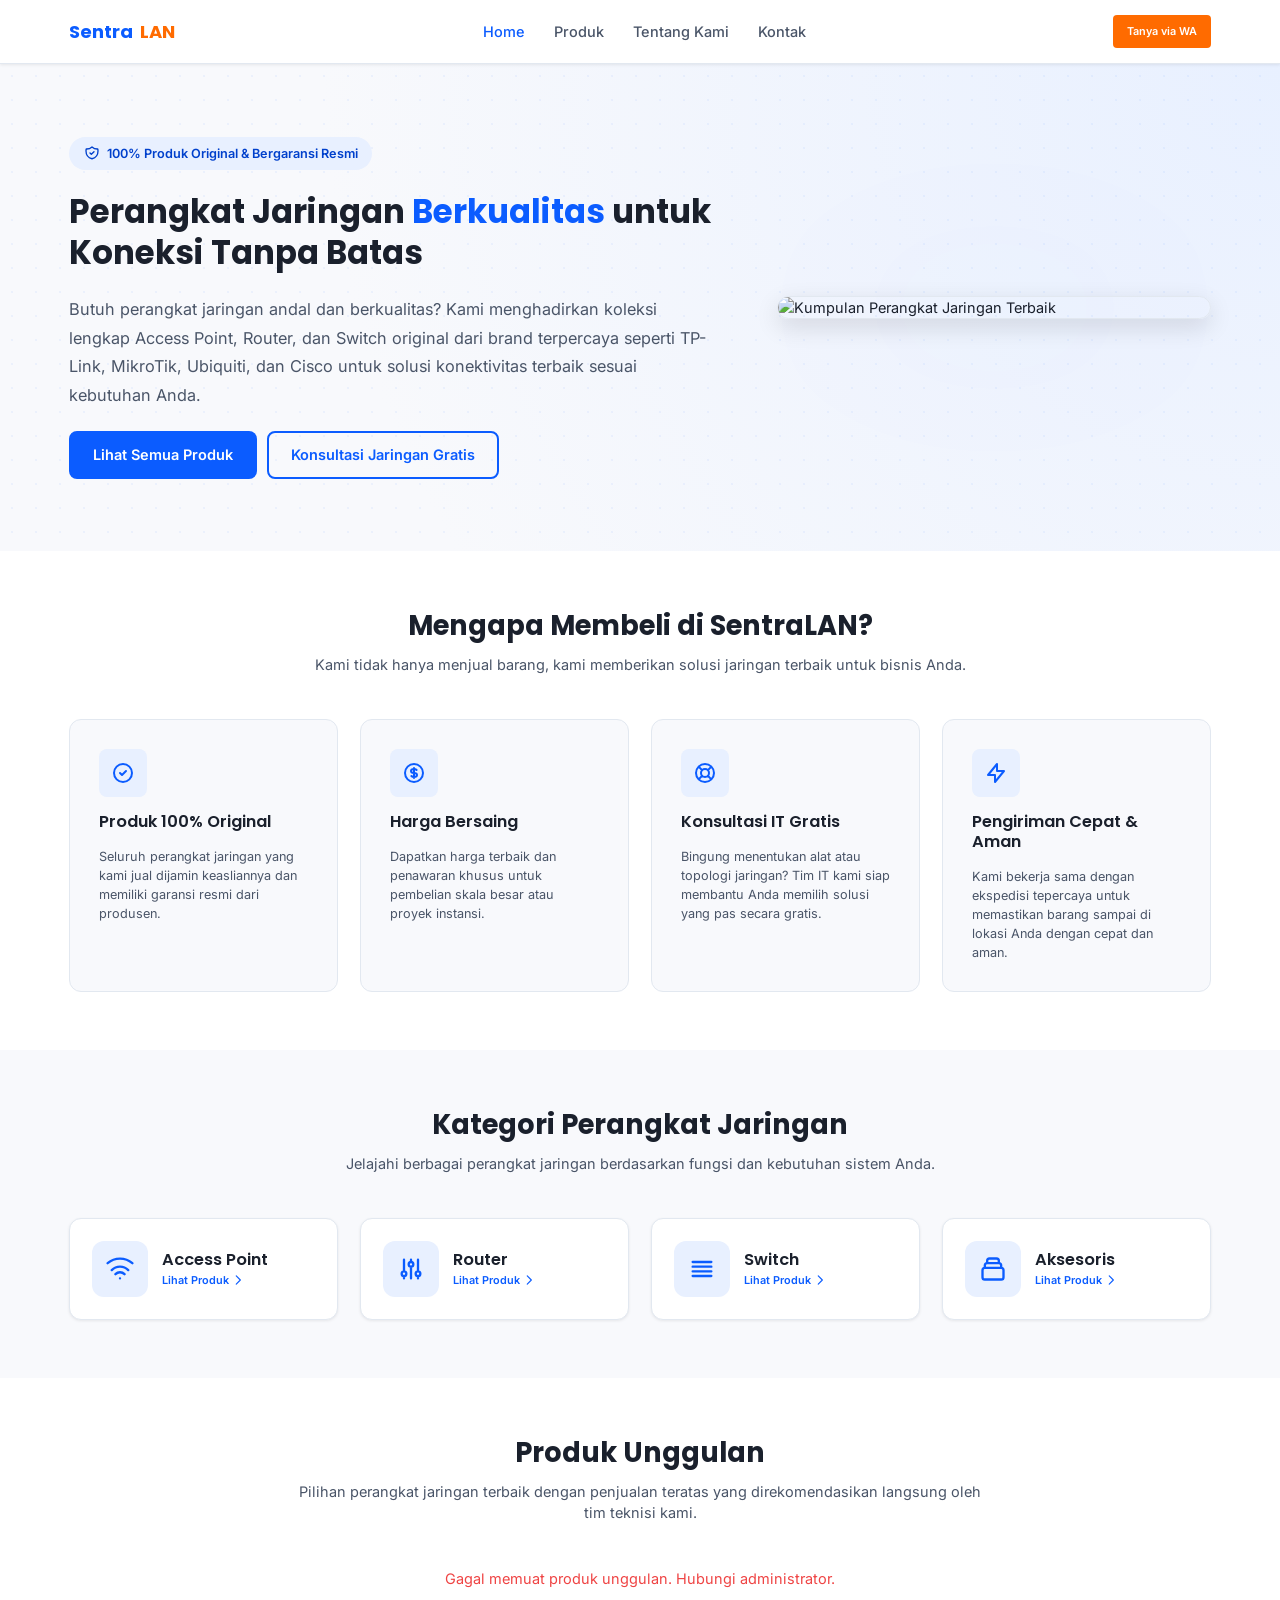
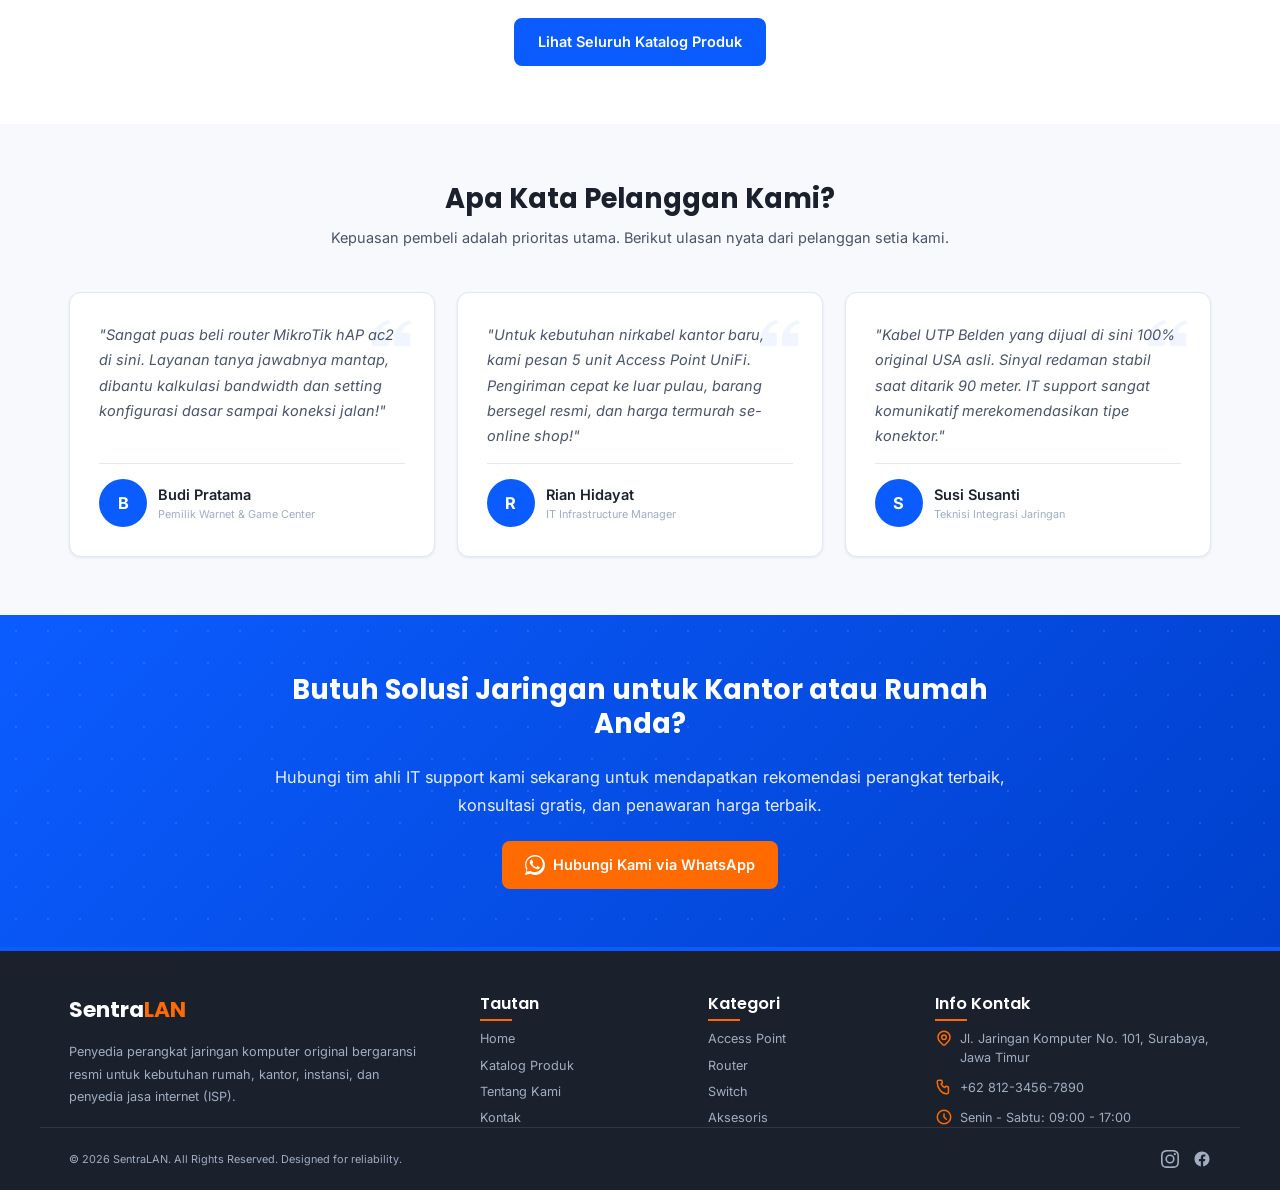
==== commit fd318a80: "feat : ubah NetStore -> SentraLAN" ====
--- a/netstore/index.html
+++ b/netstore/index.html
@@ -6,19 +6,19 @@
   <meta name="viewport" content="width=device-width, initial-scale=1.0">
 
   <!-- SEO Meta Tags -->
-  <title>NetStore | Solusi Perangkat Jaringan Terbaik & Berkualitas</title>
+  <title>SentraLAN | Solusi Perangkat Jaringan Terbaik & Berkualitas</title>
   <meta name="description"
-    content="NetStore menyediakan perangkat jaringan berkualitas tinggi mulai dari Access Point, Router, Switch, dan aksesoris jaringan dari brand TP-Link, MikroTik, Ubiquiti, Cisco dengan garansi resmi.">
+    content="SentraLAN menyediakan perangkat jaringan berkualitas tinggi mulai dari Access Point, Router, Switch, dan aksesoris jaringan dari brand TP-Link, MikroTik, Ubiquiti, Cisco dengan garansi resmi.">
   <meta name="keywords"
-    content="toko jaringan, access point wifi 6, router mikrotik, switch cisco, kabel belden cat6, netstore">
+    content="toko jaringan, access point wifi 6, router mikrotik, switch cisco, kabel belden cat6, sentralan">
 
   <!-- Open Graph / Facebook -->
   <meta property="og:type" content="website">
-  <meta property="og:url" content="https://netstore.co.id/">
-  <meta property="og:title" content="NetStore | Solusi Perangkat Jaringan Terbaik & Berkualitas">
+  <meta property="og:url" content="https://sentralan.co.id/">
+  <meta property="og:title" content="SentraLAN | Solusi Perangkat Jaringan Terbaik & Berkualitas">
   <meta property="og:description"
-    content="NetStore menyediakan perangkat jaringan berkualitas tinggi mulai dari Access Point, Router, Switch, dan aksesoris jaringan dari brand terpercaya dengan garansi resmi.">
-  <meta property="og:image" content="https://placehold.co/1200x630?text=NetStore+Jaringan+Terpercaya">
+    content="SentraLAN menyediakan perangkat jaringan berkualitas tinggi mulai dari Access Point, Router, Switch, dan aksesoris jaringan dari brand terpercaya dengan garansi resmi.">
+  <meta property="og:image" content="https://placehold.co/1200x630?text=SentraLAN+Jaringan+Terpercaya">
 
   <!-- Style Sheets -->
   <link rel="stylesheet" href="css/style.css">
@@ -33,7 +33,7 @@
       <div class="container navbar-container">
         <!-- Logo -->
         <a href="index.html" class="navbar-logo" id="nav-logo">
-          Net<span>Store</span>
+          Sentra<span>LAN</span>
         </a>
 
         <!-- Desktop Menu -->
@@ -77,7 +77,7 @@
   <main>
 
     <!-- 1. HERO SECTION -->
-    <section class="hero" aria-label="Pengenalan NetStore">
+    <section class="hero" aria-label="Pengenalan SentraLAN">
       <div class="container hero-grid">
         <div class="hero-content">
           <div class="hero-tag">
@@ -101,7 +101,7 @@
         <div class="hero-image-wrap">
           <div class="hero-image-bg"></div>
           <!-- TODO: ganti dengan foto asli produk -->
-          <img src="https://placehold.co/600x450/0b5cff/ffffff?text=NetStore+Devices"
+          <img src="https://placehold.co/600x450/0b5cff/ffffff?text=SentraLAN+Devices"
             alt="Kumpulan Perangkat Jaringan Terbaik" class="hero-img" id="hero-main-img">
         </div>
       </div>
@@ -111,7 +111,7 @@
     <section class="advantages" aria-label="Keunggulan Layanan Kami">
       <div class="container">
         <div class="section-header">
-          <h2 class="section-title h2">Mengapa Membeli di NetStore?</h2>
+          <h2 class="section-title h2">Mengapa Membeli di SentraLAN?</h2>
           <p class="section-subtitle">Kami tidak hanya menjual barang, kami memberikan solusi jaringan terbaik untuk
             bisnis Anda.</p>
         </div>
@@ -371,7 +371,7 @@
     <div class="container footer-grid">
       <!-- Info Column -->
       <div class="footer-col-info">
-        <span class="footer-logo">Net<span>Store</span></span>
+        <span class="footer-logo">Sentra<span>LAN</span></span>
         <p class="footer-desc">Penyedia perangkat jaringan komputer original bergaransi resmi untuk kebutuhan rumah,
           kantor, instansi, dan penyedia jasa internet (ISP).</p>
       </div>
@@ -427,11 +427,11 @@
     </div>
     <!-- Bottom Bar -->
     <div class="container footer-bottom">
-      <p class="footer-copy">&copy; 2026 NetStore. All Rights Reserved. Designed for reliability.</p>
+      <p class="footer-copy">&copy; 2026 SentraLAN. All Rights Reserved. Designed for reliability.</p>
       <div class="footer-socials">
         <!-- Instagram -->
         <a href="https://instagram.com" target="_blank" rel="noopener noreferrer" class="footer-social-link"
-          aria-label="Kunjungi Instagram NetStore">
+          aria-label="Kunjungi Instagram SentraLAN">
           <svg xmlns="http://www.w3.org/2000/svg" width="18" height="18" fill="currentColor" viewBox="0 0 24 24">
             <path
               d="M12 2.163c3.204 0 3.584.012 4.85.07 3.252.148 4.771 1.691 4.919 4.919.058 1.265.069 1.645.069 4.849 0 3.205-.012 3.584-.069 4.849-.149 3.225-1.664 4.771-4.919 4.919-1.266.058-1.644.07-4.85.07-3.204 0-3.584-.012-4.849-.07-3.26-.149-4.771-1.699-4.919-4.92-.058-1.265-.07-1.644-.07-4.849 0-3.204.013-3.583.07-4.849.149-3.227 1.664-4.771 4.919-4.919 1.266-.057 1.645-.069 4.849-.069zM12 0C8.741 0 8.333.014 7.053.072 2.695.272.273 2.69.073 7.051.014 8.333 0 8.741 0 12c0 3.259.014 3.668.072 4.948.2 4.358 2.618 6.78 6.98 6.98C8.333 23.986 8.741 24 12 24c3.259 0 3.668-.014 4.948-.072 4.354-.2 6.782-2.618 6.979-6.98.059-1.28.073-1.689.073-4.948 0-3.259-.014-3.667-.072-4.947-.196-4.354-2.617-6.78-6.979-6.98C15.668.014 15.259 0 12 0zm0 5.838a6.162 6.162 0 100 12.324 6.162 6.162 0 000-12.324zM12 16a4 4 0 110-8 4 4 0 010 8zm6.406-11.845a1.44 1.44 0 100 2.881 1.44 1.44 0 000-2.881z" />
@@ -439,7 +439,7 @@
         </a>
         <!-- Facebook -->
         <a href="https://facebook.com" target="_blank" rel="noopener noreferrer" class="footer-social-link"
-          aria-label="Kunjungi Facebook NetStore">
+          aria-label="Kunjungi Facebook SentraLAN">
           <svg xmlns="http://www.w3.org/2000/svg" width="18" height="18" fill="currentColor" viewBox="0 0 24 24">
             <path
               d="M22 12c0-5.523-4.477-10-10-10S2 6.477 2 12c0 4.991 3.657 9.128 8.438 9.878v-6.987h-2.54V12h2.54V9.797c0-2.506 1.492-3.89 3.777-3.89 1.094 0 2.238.195 2.238.195v2.46h-1.26c-1.243 0-1.63.771-1.63 1.562V12h2.773l-.443 2.89h-2.33v6.988C18.343 21.128 22 16.991 22 12z" />
--- a/netstore/css/pages/home.css
+++ b/netstore/css/pages/home.css
@@ -51,7 +51,7 @@
 
 .hero-title {
   font-family: var(--font-heading);
-  font-size: var(--text-4xl);
+  font-size: var(--text-3xl);
   font-weight: var(--font-bold);
   line-height: var(--leading-tight);
   color: var(--color-text-primary);
@@ -62,7 +62,7 @@
 }
 
 .hero-subtitle {
-  font-size: var(--text-2rem);
+  font-size: var(--text-base);
   line-height: var(--leading-relaxed);
   color: var(--color-text-secondary);
 }
@@ -109,13 +109,13 @@
 
 @media (max-width: 640px) {
   .hero-actions {
-    max-width: 400px;
+    max-width: 300px;
     width: 100%;
     margin: 0 auto;
   }
 
   .hero-img {
-    max-width: 350px;
+    max-width: 250px;
     width: 85%;
   }
 }
